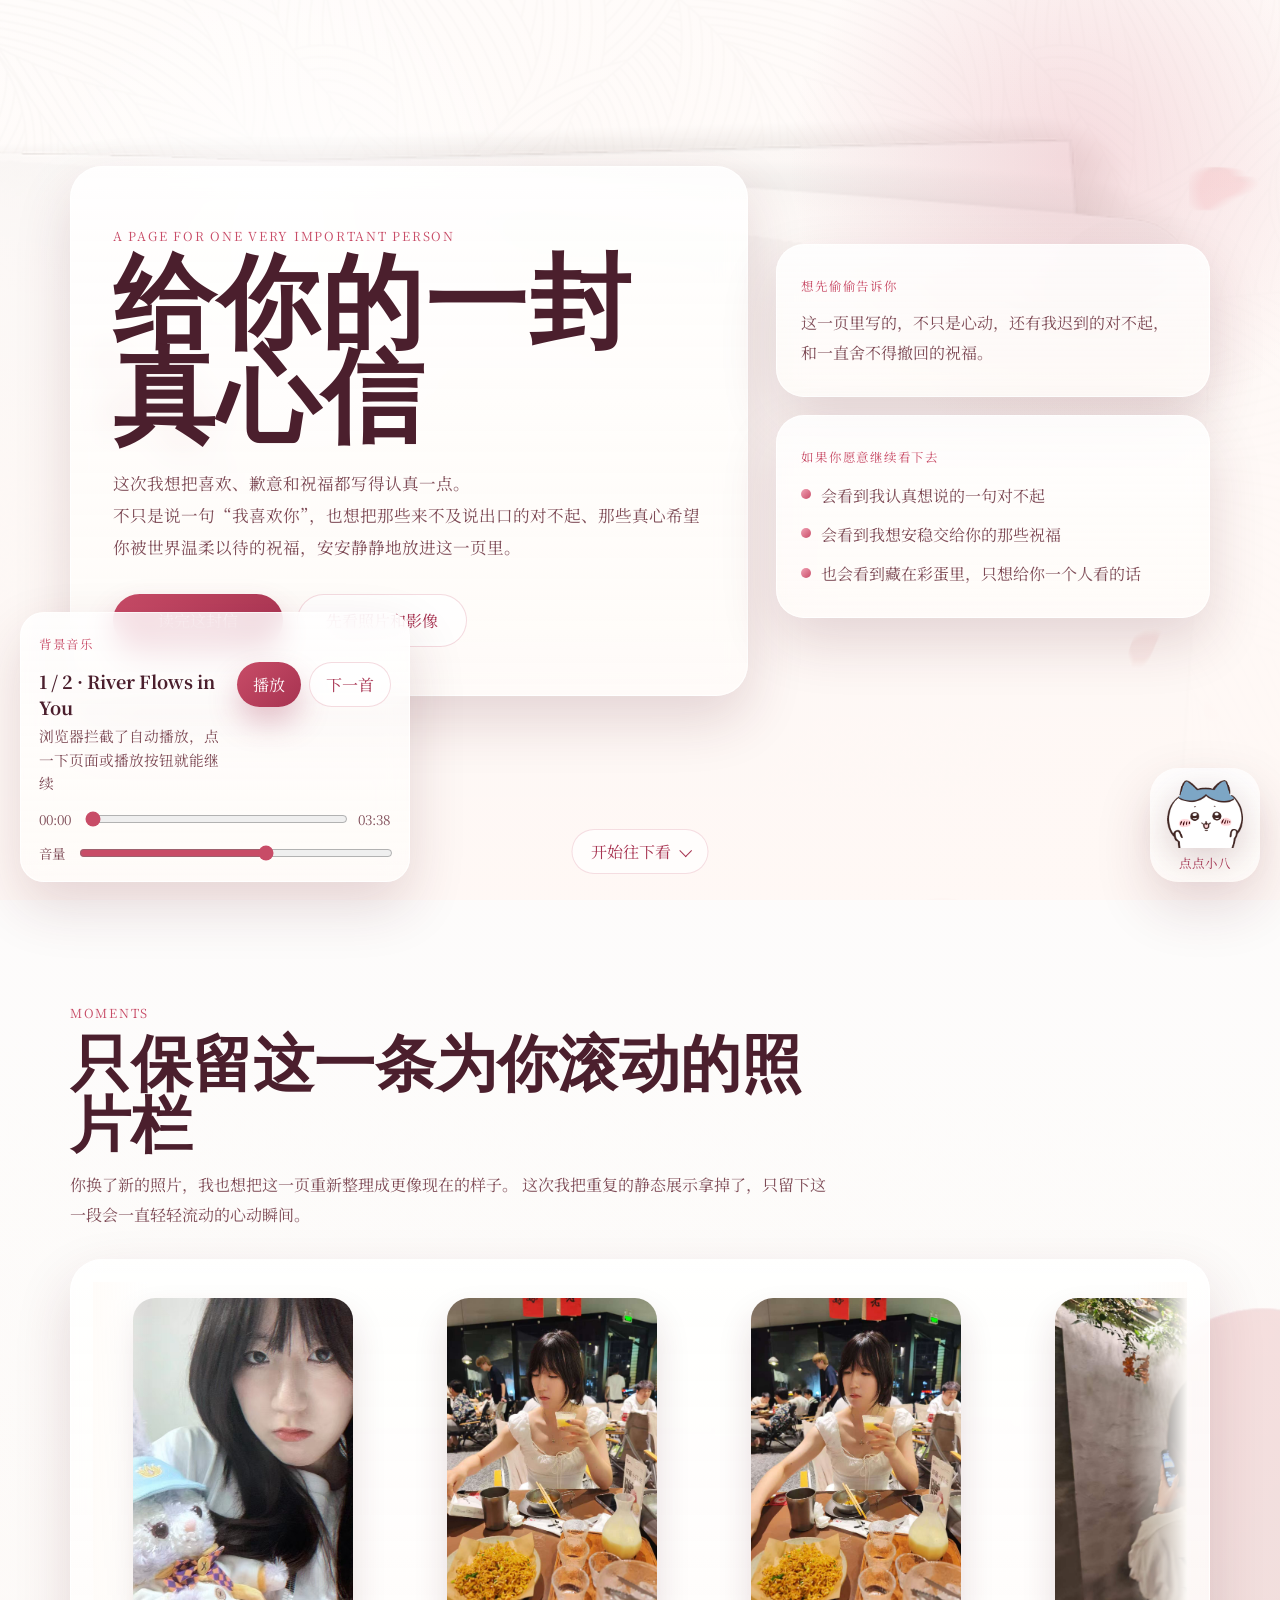
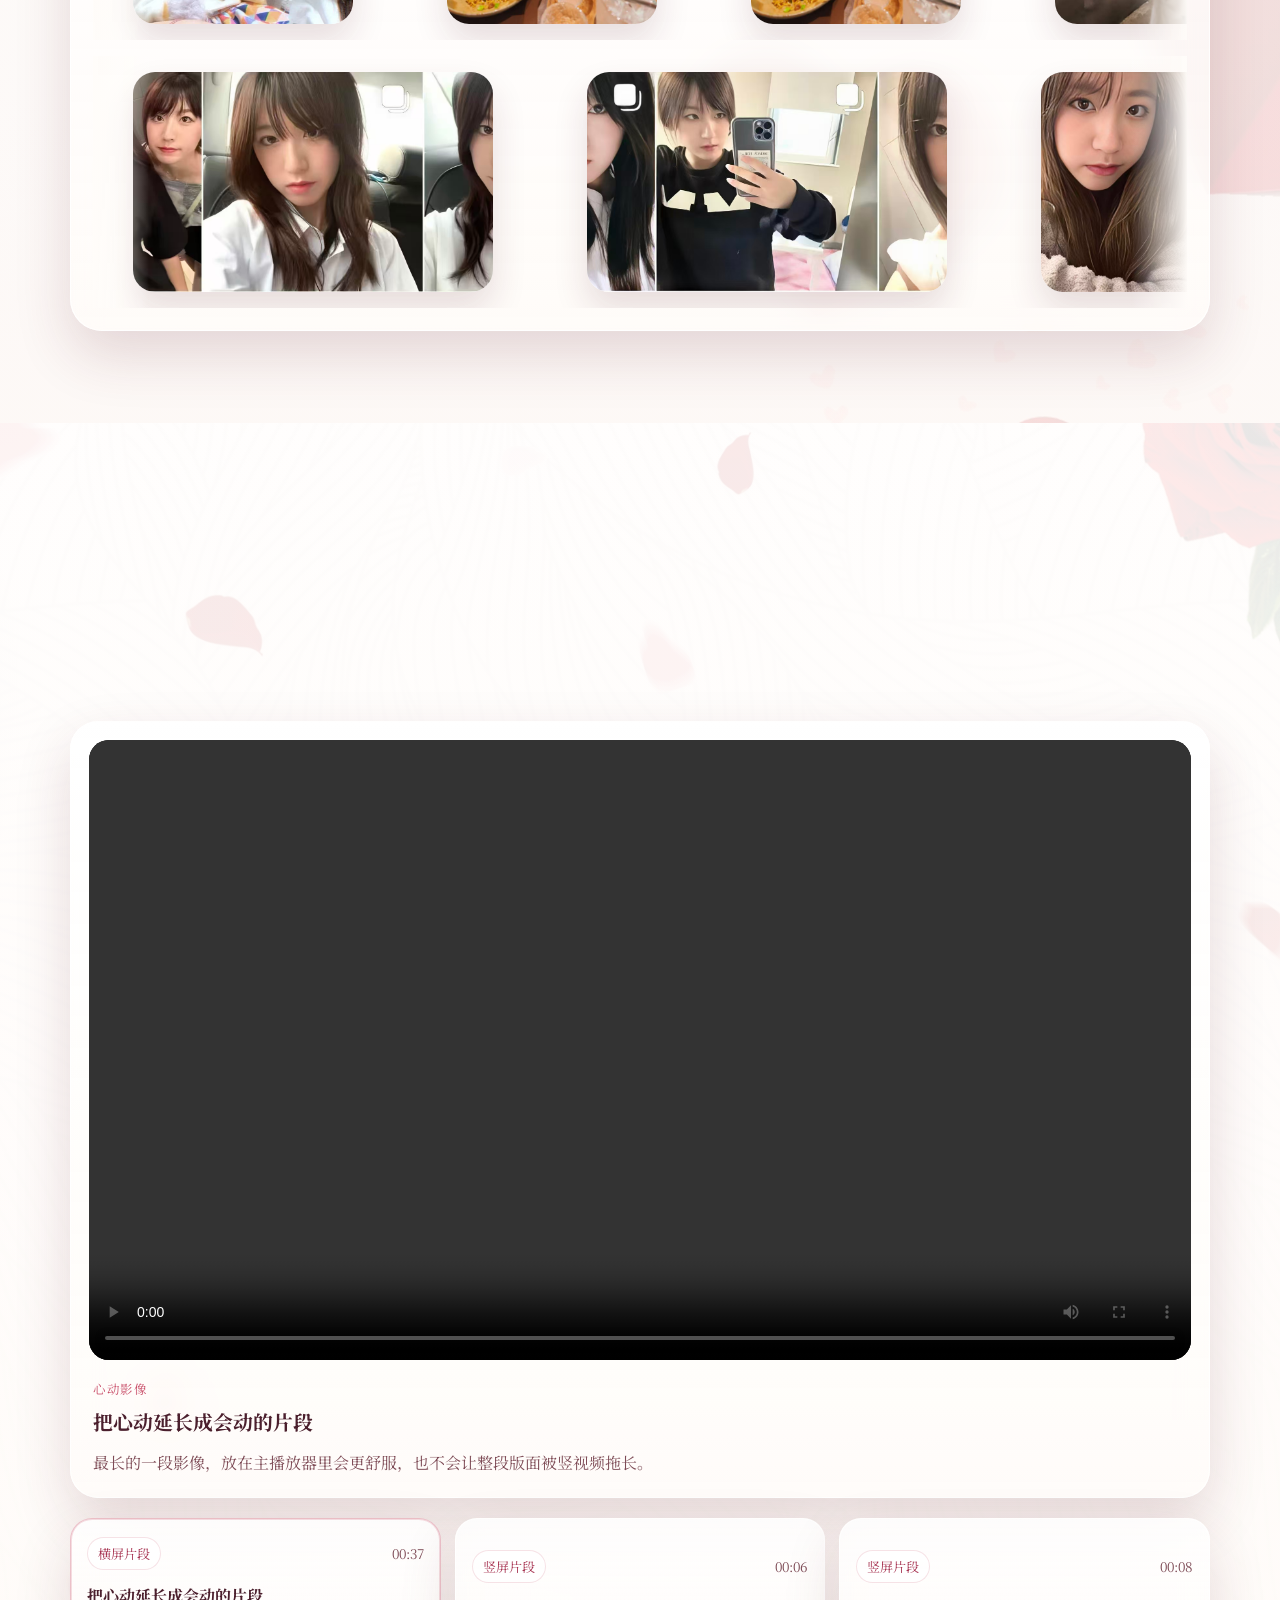
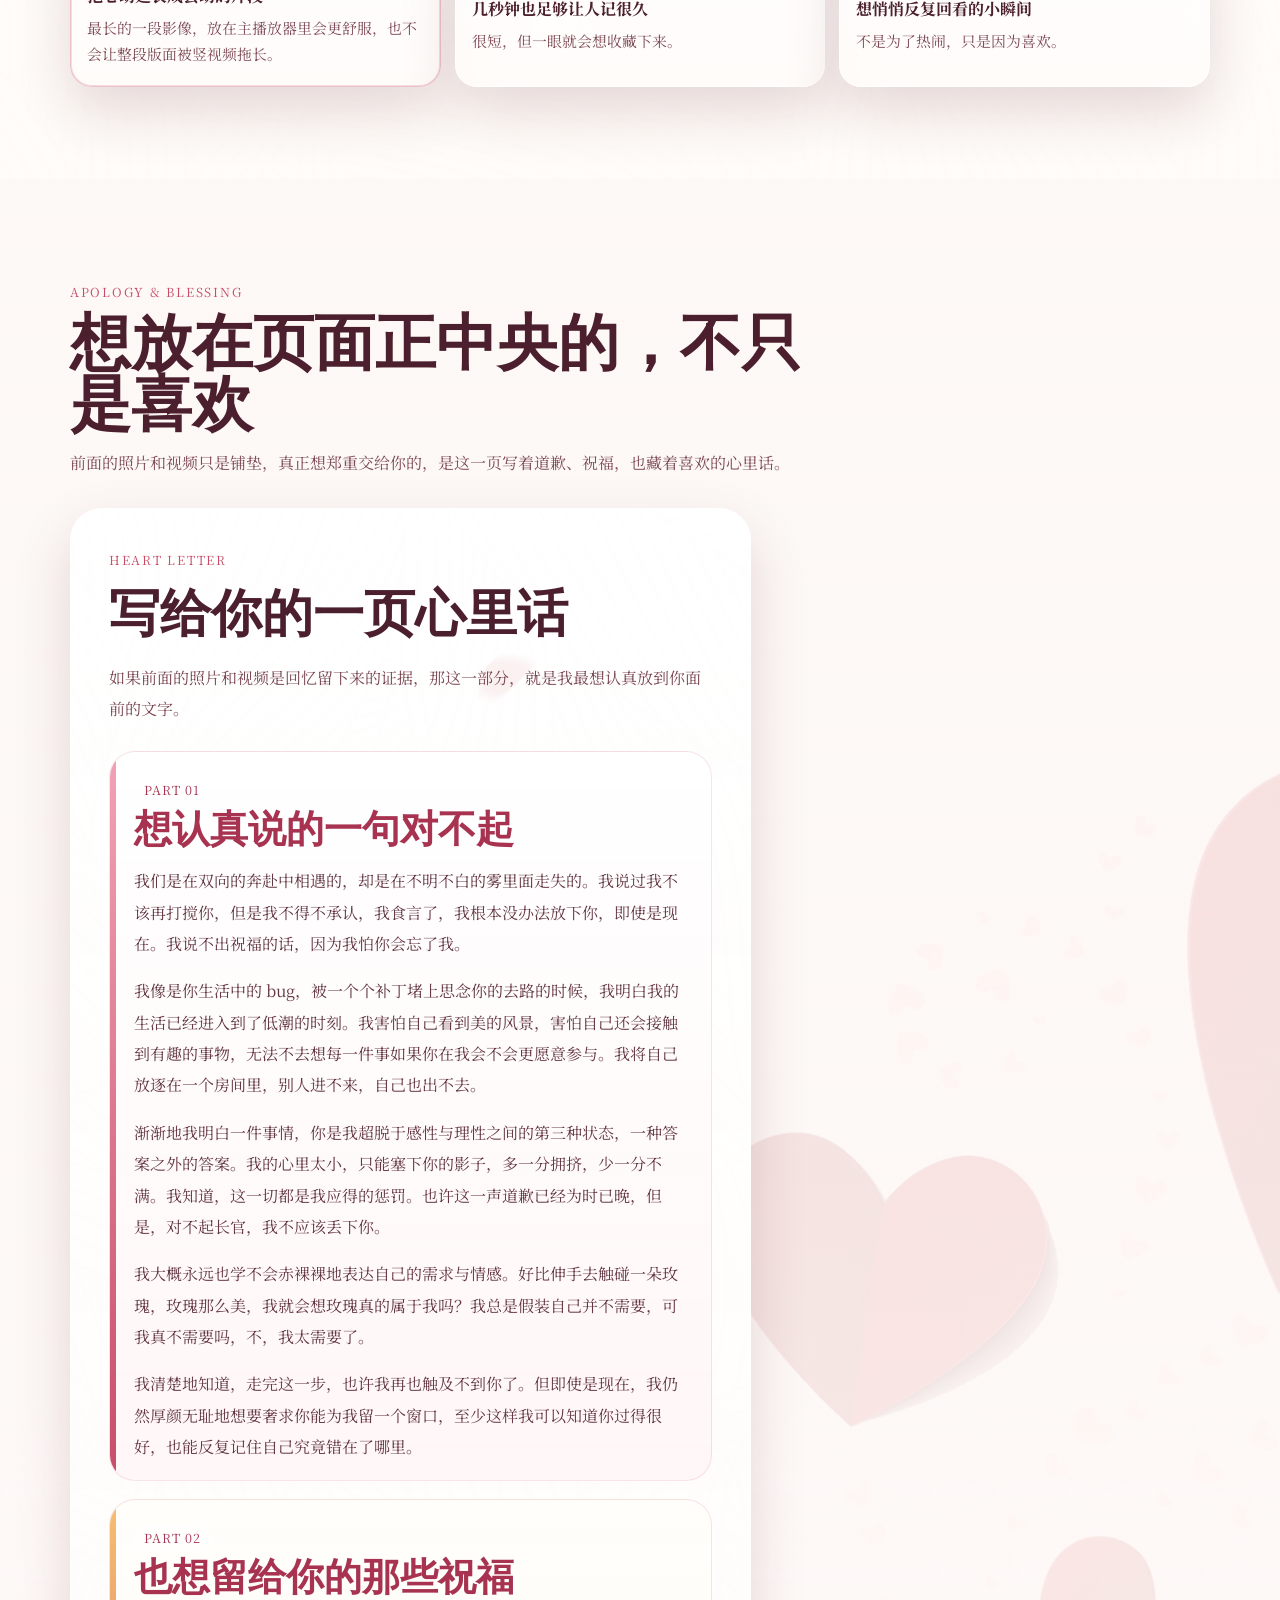
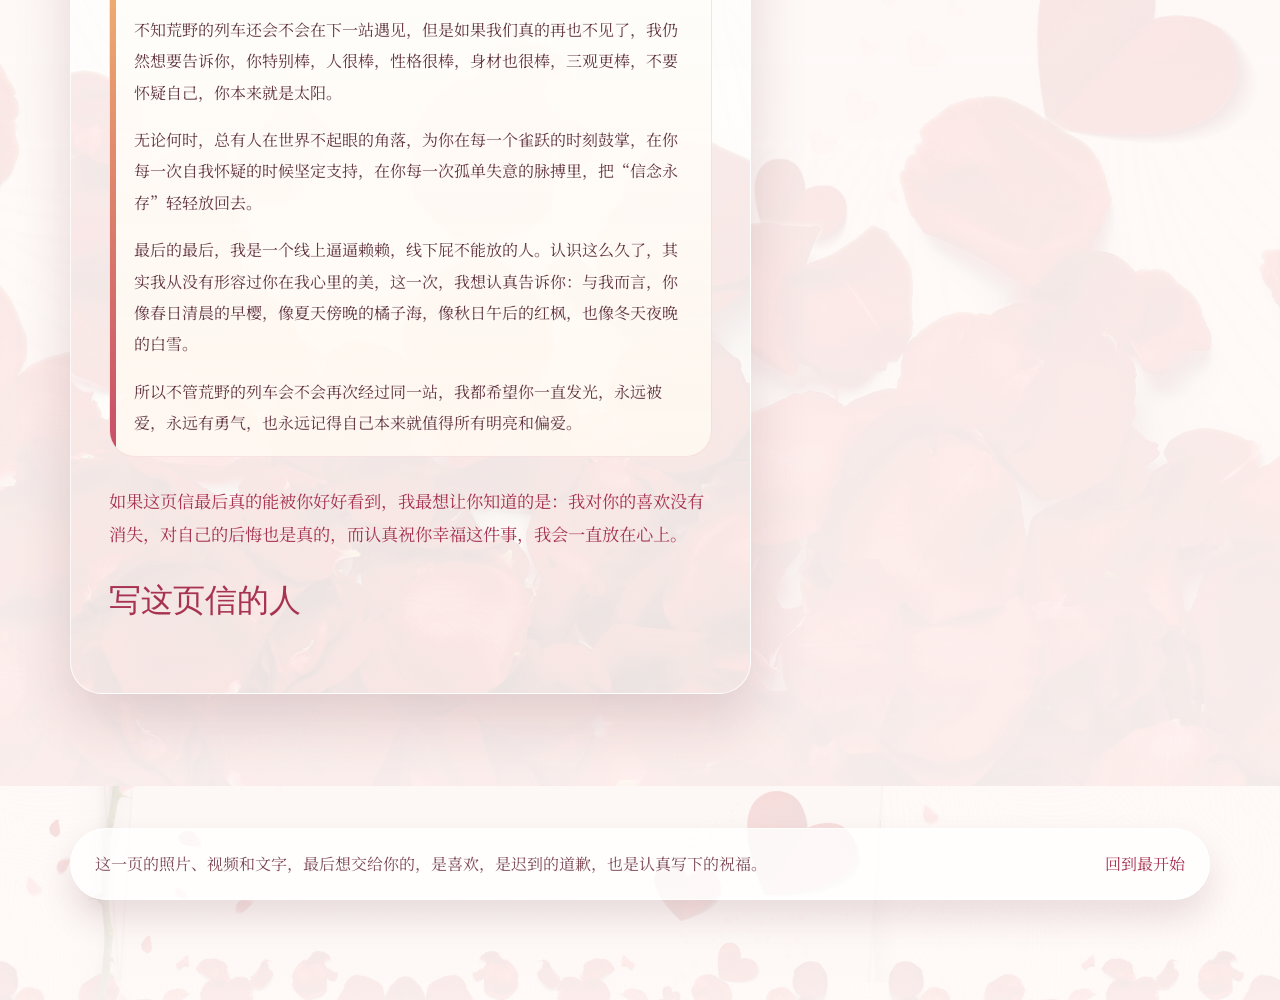
==== index.html @ 8cf19992 "cc9919 1.0" ====
<!DOCTYPE html>
<html lang="zh-CN">
  <head>
    <meta charset="utf-8" />
    <meta http-equiv="X-UA-Compatible" content="IE=edge" />
    <meta name="viewport" content="width=device-width, initial-scale=1" />
    <title>给你的一封真心信</title>
    <meta
      name="description"
      content="一个用照片、影像与文字承载喜欢、道歉与祝福的静态页面。"
    />
    <link rel="icon" href="./images/cute_panda.ico" type="image/x-icon" />
    <link rel="preconnect" href="https://fonts.googleapis.com" />
    <link rel="preconnect" href="https://fonts.gstatic.com" crossorigin />
    <link
      href="https://fonts.googleapis.com/css2?family=Cormorant+Garamond:wght@500;600;700&family=Noto+Serif+SC:wght@400;500;600;700&display=swap"
      rel="stylesheet"
    />
    <link rel="stylesheet" href="css/style.css" />
  </head>
  <body>
    <div class="petal-layer" id="petalLayer" aria-hidden="true"></div>
    <div class="page-shell">
      <header class="hero" id="top">
        <div class="hero-backdrop"></div>
        <div class="section-shell hero-layout">
          <div class="hero-copy reveal">
            <p class="section-kicker">A page for one very important person</p>
            <h1>
              给你的一封
              <br />
              真心信
            </h1>
            <p class="hero-lead">
              这次我想把喜欢、歉意和祝福都写得认真一点。
              <br />
              不只是说一句“我喜欢你”，也想把那些来不及说出口的对不起、那些真心希望你被世界温柔以待的祝福，安安静静地放进这一页里。
            </p>
            <div class="hero-actions">
              <a class="button button-primary" href="#letter">读完这封信</a>
              <a class="button button-secondary" href="#moments">先看照片和影像</a>
            </div>
          </div>

          <aside class="hero-aside">
            <div class="hero-card reveal">
              <span class="card-label">想先偷偷告诉你</span>
              <p>
                这一页里写的，不只是心动，还有我迟到的对不起，和一直舍不得撤回的祝福。
              </p>
            </div>
            <div class="hero-card reveal">
              <span class="card-label">如果你愿意继续看下去</span>
              <ul class="promise-list">
                <li>会看到我认真想说的一句对不起</li>
                <li>会看到我想安稳交给你的那些祝福</li>
                <li>也会看到藏在彩蛋里，只想给你一个人看的话</li>
              </ul>
            </div>
          </aside>
        </div>

        <div class="scroll-hint">
          <a href="#moments">开始往下看</a>
        </div>
      </header>

      <div class="music-player" id="musicPlayer">
        <span class="music-label">背景音乐</span>
        <div class="music-head">
          <div class="music-meta">
            <h2 id="trackTitle">准备播放中</h2>
            <p id="trackStatus">正在加载 BGM...</p>
          </div>
          <div class="music-actions">
            <button class="player-button" id="musicToggle" type="button">播放</button>
            <button class="player-button player-button-secondary" id="musicNext" type="button">
              下一首
            </button>
          </div>
        </div>
        <div class="music-progress">
          <span id="currentTime">00:00</span>
          <input id="progressRange" type="range" min="0" max="100" value="0" />
          <span id="durationTime">00:00</span>
        </div>
        <div class="music-volume">
          <span>音量</span>
          <input id="volumeRange" type="range" min="0" max="100" value="60" />
        </div>
        <audio id="bgm" preload="metadata"></audio>
      </div>

      <main>
        <section class="moments" id="moments">
          <div class="section-shell">
            <div class="section-heading reveal">
              <p class="section-kicker">Moments</p>
              <h2>只保留这一条为你滚动的照片栏</h2>
              <p>
                你换了新的照片，我也想把这一页重新整理成更像现在的样子。
                这次我把重复的静态展示拿掉了，只留下这一段会一直轻轻流动的心动瞬间。
              </p>
            </div>

            <div class="marquee-panel reveal">
              <div class="marquee-row" id="marqueeRowOne"></div>
              <div class="marquee-row marquee-row-reverse" id="marqueeRowTwo"></div>
            </div>
          </div>
        </section>

        <section class="video-story" id="videoStory">
          <div class="section-shell">
            <div class="section-heading reveal">
              <p class="section-kicker">Video Story</p>
              <h2>想收藏下来的动态片段</h2>
              <p>
                照片会把时间定格，视频会把心动延长。
                如果你点开它们，左下角的 BGM 会自动暂停，避免两边声音打架。
              </p>
            </div>

            <div class="video-showcase reveal">
              <article class="video-stage-card">
                <div class="video-stage">
                  <video
                    id="activeVideo"
                    class="story-video active-story-video"
                    controls
                    preload="metadata"
                    playsinline
                  ></video>
                </div>
                <div class="video-stage-copy">
                  <span class="card-label">心动影像</span>
                  <h3 id="activeVideoTitle">准备加载视频</h3>
                  <p id="activeVideoNote">选择下面任意一个片段，就能在这里播放。</p>
                </div>
              </article>
              <div class="video-picker" id="videoPicker"></div>
            </div>
          </div>
        </section>

        <section class="letter" id="letter">
          <div class="section-shell">
            <div class="section-heading reveal">
              <p class="section-kicker">Apology &amp; Blessing</p>
              <h2>想放在页面正中央的，不只是喜欢</h2>
              <p>
                前面的照片和视频只是铺垫，真正想郑重交给你的，是这一页写着道歉、祝福，也藏着喜欢的心里话。
              </p>
            </div>

            <div class="letter-layout">
              <article class="letter-book reveal">
                <div class="letter-book-head">
                  <span class="card-label">Heart Letter</span>
                  <h3>写给你的一页心里话</h3>
                  <p class="letter-intro">
                    如果前面的照片和视频是回忆留下来的证据，那这一部分，就是我最想认真放到你面前的文字。
                  </p>
                </div>

                <div class="letter-sections">
                  <section class="letter-sheet letter-sheet-apology">
                    <div class="letter-sheet-header">
                      <span class="letter-sheet-kicker">Part 01</span>
                      <h4>想认真说的一句对不起</h4>
                    </div>
                    <p>
                      我们是在双向的奔赴中相遇的，却是在不明不白的雾里面走失的。我说过我不该再打搅你，但是我不得不承认，我食言了，我根本没办法放下你，即使是现在。我说不出祝福的话，因为我怕你会忘了我。
                    </p>
                    <p>
                      我像是你生活中的 bug，被一个个补丁堵上思念你的去路的时候，我明白我的生活已经进入到了低潮的时刻。我害怕自己看到美的风景，害怕自己还会接触到有趣的事物，无法不去想每一件事如果你在我会不会更愿意参与。我将自己放逐在一个房间里，别人进不来，自己也出不去。
                    </p>
                    <p>
                      渐渐地我明白一件事情，你是我超脱于感性与理性之间的第三种状态，一种答案之外的答案。我的心里太小，只能塞下你的影子，多一分拥挤，少一分不满。我知道，这一切都是我应得的惩罚。也许这一声道歉已经为时已晚，但是，对不起长官，我不应该丢下你。
                    </p>
                    <p>
                      我大概永远也学不会赤裸裸地表达自己的需求与情感。好比伸手去触碰一朵玫瑰，玫瑰那么美，我就会想玫瑰真的属于我吗？我总是假装自己并不需要，可我真不需要吗，不，我太需要了。
                    </p>
                    <p>
                      我清楚地知道，走完这一步，也许我再也触及不到你了。但即使是现在，我仍然厚颜无耻地想要奢求你能为我留一个窗口，至少这样我可以知道你过得很好，也能反复记住自己究竟错在了哪里。
                    </p>
                  </section>

                  <section class="letter-sheet letter-sheet-blessing">
                    <div class="letter-sheet-header">
                      <span class="letter-sheet-kicker">Part 02</span>
                      <h4>也想留给你的那些祝福</h4>
                    </div>
                    <p>
                      不知荒野的列车还会不会在下一站遇见，但是如果我们真的再也不见了，我仍然想要告诉你，你特别棒，人很棒，性格很棒，身材也很棒，三观更棒，不要怀疑自己，你本来就是太阳。
                    </p>
                    <p>
                      无论何时，总有人在世界不起眼的角落，为你在每一个雀跃的时刻鼓掌，在你每一次自我怀疑的时候坚定支持，在你每一次孤单失意的脉搏里，把“信念永存”轻轻放回去。
                    </p>
                    <p>
                      最后的最后，我是一个线上逼逼赖赖，线下屁不能放的人。认识这么久了，其实我从没有形容过你在我心里的美，这一次，我想认真告诉你：与我而言，你像春日清晨的早樱，像夏天傍晚的橘子海，像秋日午后的红枫，也像冬天夜晚的白雪。
                    </p>
                    <p>
                      所以不管荒野的列车会不会再次经过同一站，我都希望你一直发光，永远被爱，永远有勇气，也永远记得自己本来就值得所有明亮和偏爱。
                    </p>
                  </section>
                </div>
                <p class="letter-closing">
                  如果这页信最后真的能被你好好看到，我最想让你知道的是：我对你的喜欢没有消失，对自己的后悔也是真的，而认真祝你幸福这件事，我会一直放在心上。
                </p>
                <p class="letter-signature">写这页信的人</p>
              </article>

              <aside class="letter-side reveal">
                <div class="side-card">
                  <span class="card-label">我最想让你记得</span>
                  <h3 class="side-card-title">你本来就是太阳</h3>
                  <ul class="promise-list">
                    <li>不要怀疑自己，你本来就值得被认真喜欢</li>
                    <li>总有人会在不起眼的角落，为你的每一次雀跃鼓掌</li>
                    <li>就算有一天真的走散了，也还是希望你一路发光</li>
                  </ul>
                </div>

                <div class="side-card quote-card">
                  <span class="card-label">四季里的你</span>
                  <p>
                    “与我而言，你像春日早樱、夏日晚海、秋日红枫，也像冬夜白雪。”
                  </p>
                </div>

                <div class="side-card note-card">
                  <span class="card-label">夜色备注</span>
                  <p>今晚的月色依旧美，桂花也很香。是吗，玉兔。</p>
                </div>
              </aside>
            </div>
          </div>
        </section>
      </main>

      <footer class="page-footer">
        <div class="section-shell footer-content">
          <p>这一页的照片、视频和文字，最后想交给你的，是喜欢，是迟到的道歉，也是认真写下的祝福。</p>
          <a class="footer-link" href="#top">回到最开始</a>
        </div>
      </footer>

      <div class="floating-easter-egg">
        <button
          class="easter-entry"
          type="button"
          aria-haspopup="dialog"
          aria-controls="secretOverlay"
        >
          <span class="entry-tooltip">请勿随意点击小八</span>
          <img class="entry-gif" src="./images/Chiikawa.gif" alt="小八彩蛋入口" />
          <span class="entry-label">点点小八</span>
        </button>
      </div>

      <div class="secret-overlay" id="secretOverlay" hidden>
        <div class="secret-backdrop" data-secret-close></div>

        <section
          class="secret-screen secret-screen-question is-active"
          data-secret-stage="question-one"
          role="dialog"
          aria-modal="true"
          aria-labelledby="secretQuestionOneTitle"
        >
          <button class="secret-close" type="button" data-secret-close aria-label="关闭彩蛋">
            ×
          </button>
          <span class="card-label">Secret 01</span>
          <h2 id="secretQuestionOneTitle">如果有一张去往岛屿的机票，那个岛的名字是？</h2>
          <p class="secret-placeholder">
            与我而言，你就是你。世界上美好的东西太多了，立秋傍晚从河对岸吹来的风，风与黄昏，水与篝火，我都不缺。可当我清楚地看见你，才忽然明白，那些都不过是世界的铺垫而已。
          </p>
          <p>
            你就像一株蒲公英，轻轻落在我的生活里，却又不像任何人。写你的名字可真难，因为每一笔都像在触碰心事。
          </p>
          <form class="secret-form" id="secretFormOne">
            <input
              id="secretAnswerOne"
              class="secret-input"
              type="text"
              placeholder="在这里输入答案"
              autocomplete="off"
            />
            <button class="secret-submit" type="submit">解锁下一段</button>
          </form>
          <p class="secret-feedback" id="secretFeedbackOne" aria-live="polite"></p>
        </section>

        <section class="secret-screen secret-screen-memory" data-secret-stage="question-two" hidden>
          <button class="secret-close" type="button" data-secret-close aria-label="关闭彩蛋">
            ×
          </button>
          <span class="card-label">Secret 02</span>
          <div class="secret-memory-layout">
            <div class="secret-memory-copy">
              <h2>如果你有一颗复活石，你还愿意复活他吗？</h2>
              <p class="secret-placeholder">
                你的眼睛真好看，但我的眼睛更好看，因为我的眼睛里，看见了你。
              </p>
              <p>
                人们从诗人的字句里选取自己心爱的意义，而我只想在所有句子之间，做一个小小的逗号，停在你身旁，不必结束，也不必远去。
              </p>
            </div>
            <figure class="secret-figure">
              <img src="./images/snitch.jpg" alt="Snitch 彩蛋图" />
            </figure>
          </div>
          <form class="secret-form" id="secretFormTwo">
            <input
              id="secretAnswerTwo"
              class="secret-input"
              type="text"
              placeholder="写下那句关于以后的答案"
              autocomplete="off"
            />
            <button class="secret-submit" type="submit">前往 ruby 页面</button>
          </form>
          <p class="secret-feedback" id="secretFeedbackTwo" aria-live="polite"></p>
        </section>

        <section class="secret-screen secret-screen-ruby" data-secret-stage="ruby" hidden>
          <button class="secret-close" type="button" data-secret-close aria-label="关闭彩蛋">
            ×
          </button>
          <span class="card-label">Secret 03</span>
          <div class="ruby-layout">
            <div class="ruby-copy">
              <h2>最后一句藏在红宝石里</h2>
              <p class="secret-placeholder">
                我想给你讲个故事：是大栗色兔子和小栗色兔子的故事。
              </p>
              <p>
                我讲完啦。真正想说的那句答案，还藏在它重新亮起来之后。
              </p>
              <p class="ruby-instruction">
                最后一个仪式由我来设计：
                请按住下面的红宝石 2.8 秒，让它慢慢发光。它亮起来的时候，这条彩蛋线也会替我把最后一句话说完。
              </p>
              <div class="ruby-progress">
                <div class="ruby-progress-bar" id="rubyProgressBar"></div>
              </div>
            </div>
            <button class="ruby-ritual" id="rubyRitual" type="button">
              <img src="./images/ruby.jpg" alt="Ruby 彩蛋图" />
              <span class="ruby-ritual-label">按住点亮红宝石</span>
            </button>
          </div>
          <p class="secret-feedback" id="rubyFeedback" aria-live="polite"></p>
        </section>

        <section class="secret-screen secret-screen-final" data-secret-stage="final" hidden>
          <button class="secret-close" type="button" data-secret-close aria-label="关闭彩蛋">
            ×
          </button>
          <div class="final-secret-stage">
            <div class="final-secret-stars" aria-hidden="true"></div>
            <span class="card-label">Final Secret</span>
            <h2>终极彩蛋：故事最后一句</h2>
            <p class="final-secret-lead">
              我讲完啦。因为故事其实很简单，所以最后这一页，只想把它重新认真地说一遍。
            </p>
            <div class="final-secret-card">
              <p class="secret-placeholder">
                从我看见你的那一刻起，我就已经喜欢你了。
              </p>
              <p>
                如果这一句会被你好好收下，那这条彩蛋线就算没有白亮一次。剩下那些更轻一点、也更私密一点的话，就让下面的小星星替我慢慢说。
              </p>
            </div>
            <div class="final-secret-actions">
              <button class="secret-submit" id="finalSecretBlessing" type="button">
                再收下一句偷偷话
              </button>
              <a class="final-secret-link" href="#top">带着彩蛋回到开头</a>
            </div>
            <p class="final-secret-note" id="finalSecretNote">
              彩蛋已经解锁了，剩下那些更轻一点的话，会由下面的小星星继续替我说。
            </p>
          </div>
        </section>
      </div>
    </div>

    <script src="js/my.js"></script>
  </body>
</html>
---- css/style.css ----
:root {
  --text: #4b1f2d;
  --muted: #7e4b56;
  --accent: #c84c67;
  --accent-strong: #a73351;
  --paper: rgba(255, 255, 255, 0.8);
  --shadow: 0 24px 56px rgba(91, 28, 44, 0.16);
  --radius-xl: 32px;
  --radius-lg: 24px;
  --max-width: 1140px;
}

* {
  box-sizing: border-box;
}

html {
  scroll-behavior: smooth;
}

body.secret-open {
  overflow: hidden;
}

body {
  margin: 0;
  color: var(--text);
  font-family: "Noto Serif SC", "Microsoft YaHei", serif;
  background:
    linear-gradient(rgba(255, 248, 245, 0.9), rgba(255, 248, 245, 0.94)),
    url("../images/bg1.jpg") top center / cover fixed no-repeat;
}

body::before {
  content: "";
  position: fixed;
  inset: 0;
  z-index: -1;
  pointer-events: none;
  background:
    radial-gradient(circle at top left, rgba(255, 255, 255, 0.82), transparent 28%),
    radial-gradient(circle at bottom right, rgba(200, 76, 103, 0.08), transparent 26%);
}

a {
  color: inherit;
  text-decoration: none;
}

img,
video {
  display: block;
  width: 100%;
}

button,
input,
textarea,
select {
  font: inherit;
}

[hidden] {
  display: none !important;
}

.page-shell {
  overflow-x: hidden;
  position: relative;
  z-index: 1;
}

.petal-layer {
  position: fixed;
  inset: 0;
  pointer-events: none;
  overflow: hidden;
  z-index: 8;
}

.petal {
  position: fixed;
  top: -48px;
  left: 0;
  width: var(--petal-size, 26px);
  aspect-ratio: 1 / 1;
  opacity: var(--petal-opacity, 0.88);
  background-position: center;
  background-repeat: no-repeat;
  background-size: contain;
  filter: drop-shadow(0 10px 14px rgba(124, 42, 60, 0.18));
  animation: petal-fall var(--petal-duration, 10s) linear forwards;
}

.section-shell {
  position: relative;
  z-index: 1;
  width: min(calc(100% - 40px), var(--max-width));
  margin: 0 auto;
}

.section-kicker,
.card-label,
.music-label,
.entry-label {
  display: inline-block;
  letter-spacing: 0.14em;
  text-transform: uppercase;
  color: var(--accent);
  font-size: 0.78rem;
}

.hero {
  position: relative;
  min-height: 100vh;
  display: grid;
  align-items: center;
  padding: 72px 0 110px;
}

.hero-backdrop {
  position: absolute;
  inset: 0;
  background:
    linear-gradient(135deg, rgba(255, 251, 249, 0.68), rgba(255, 248, 245, 0.84)),
    url("../images/bg1-1.jpg") center top / cover no-repeat;
}

.hero-backdrop::after {
  content: "";
  position: absolute;
  inset: 0;
  background:
    radial-gradient(circle at 22% 24%, rgba(255, 255, 255, 0.72), transparent 22%),
    radial-gradient(circle at 84% 18%, rgba(200, 76, 103, 0.18), transparent 22%),
    linear-gradient(180deg, transparent, rgba(255, 248, 245, 0.94));
}

.hero-layout {
  display: grid;
  grid-template-columns: minmax(0, 1.22fr) minmax(280px, 0.78fr);
  gap: 28px;
  align-items: center;
}

.hero-copy,
.hero-card,
.marquee-panel,
.video-stage-card,
.video-option,
.letter-book,
.side-card,
.music-player,
.easter-entry,
.secret-screen,
.final-secret-card {
  background: linear-gradient(180deg, rgba(255, 255, 255, 0.84), rgba(255, 252, 249, 0.74));
  border: 1px solid rgba(255, 255, 255, 0.76);
  box-shadow: var(--shadow);
  backdrop-filter: blur(14px);
}

.hero-copy {
  padding: 48px 42px;
  border-radius: var(--radius-xl);
}

.hero h1,
.section-heading h2,
.letter-book h3 {
  margin: 0;
  font-family: "Cormorant Garamond", "Times New Roman", serif;
  font-weight: 700;
}

.hero h1 {
  font-size: clamp(3.4rem, 8vw, 6.4rem);
  line-height: 0.92;
  letter-spacing: 0.02em;
}

.hero-lead {
  margin: 22px 0 0;
  max-width: 40rem;
  font-size: 1.04rem;
  line-height: 1.92;
  color: var(--muted);
}

.hero-actions {
  display: flex;
  flex-wrap: wrap;
  gap: 14px;
  margin-top: 30px;
}

.button,
.player-button,
.easter-entry,
.secret-submit,
.secret-close,
.ruby-ritual {
  border: 0;
  cursor: pointer;
  transition: transform 180ms ease, box-shadow 180ms ease, background 180ms ease;
}

.button:hover,
.player-button:hover,
.easter-entry:hover,
.secret-submit:hover,
.ruby-ritual:hover {
  transform: translateY(-2px);
}

.button {
  display: inline-flex;
  align-items: center;
  justify-content: center;
  min-width: 170px;
  padding: 14px 24px;
  border-radius: 999px;
}

.button-primary,
.player-button,
.secret-submit {
  color: #fff8fa;
  background: linear-gradient(135deg, var(--accent), var(--accent-strong));
  box-shadow: 0 16px 30px rgba(167, 51, 81, 0.28);
}

.button-secondary,
.player-button-secondary {
  color: var(--accent-strong);
  background: rgba(255, 255, 255, 0.72);
  border: 1px solid rgba(200, 76, 103, 0.2);
  box-shadow: none;
}

.hero-aside {
  display: grid;
  gap: 18px;
}

.hero-card {
  padding: 28px 24px;
  border-radius: 28px;
}

.hero-card p,
.section-heading p:last-child,
.video-stage-copy p,
.footer-content p,
.secret-screen p {
  margin: 12px 0 0;
  line-height: 1.86;
  color: var(--muted);
}

.promise-list {
  margin: 14px 0 0;
  padding: 0;
  list-style: none;
}

.promise-list li {
  position: relative;
  padding-left: 20px;
  line-height: 1.84;
  color: var(--muted);
}

.promise-list li + li {
  margin-top: 10px;
}

.promise-list li::before {
  content: "";
  position: absolute;
  left: 0;
  top: 0.82em;
  width: 10px;
  height: 10px;
  border-radius: 999px;
  transform: translateY(-50%);
  background: linear-gradient(135deg, #f2a2b5, var(--accent));
}

.scroll-hint {
  position: absolute;
  left: 50%;
  bottom: 26px;
  transform: translateX(-50%);
  z-index: 1;
}

.scroll-hint a {
  display: inline-flex;
  align-items: center;
  gap: 10px;
  padding: 10px 18px;
  border-radius: 999px;
  background: rgba(255, 255, 255, 0.72);
  border: 1px solid rgba(200, 76, 103, 0.18);
  color: var(--accent-strong);
}

.scroll-hint a::after {
  content: "";
  width: 8px;
  height: 8px;
  border-right: 1px solid currentColor;
  border-bottom: 1px solid currentColor;
  transform: rotate(45deg) translateY(-1px);
}

.music-player {
  position: fixed;
  left: 20px;
  bottom: 18px;
  z-index: 22;
  width: min(390px, calc(100vw - 40px));
  padding: 18px;
  border-radius: 24px;
}

.music-head {
  display: flex;
  gap: 16px;
  justify-content: space-between;
  align-items: flex-start;
  margin-top: 8px;
}

.music-meta h2 {
  margin: 6px 0 4px;
  font-size: 1.12rem;
}

.music-meta p {
  margin: 0;
  color: var(--muted);
  font-size: 0.92rem;
  line-height: 1.6;
}

.music-actions {
  display: flex;
  gap: 8px;
  flex-shrink: 0;
}

.player-button {
  padding: 10px 16px;
  border-radius: 999px;
}

.music-progress,
.music-volume {
  display: grid;
  grid-template-columns: auto minmax(0, 1fr) auto;
  gap: 12px;
  align-items: center;
  margin-top: 14px;
}

.music-volume {
  grid-template-columns: auto minmax(0, 1fr);
}

.music-progress span,
.music-volume span {
  color: var(--muted);
  font-size: 0.84rem;
}

.music-player input[type="range"] {
  width: 100%;
  accent-color: var(--accent);
}

.moments,
.video-story,
.letter,
.page-footer {
  position: relative;
  padding: 92px 0;
}

.moments::before,
.video-story::before,
.letter::before,
.page-footer::before {
  content: "";
  position: absolute;
  inset: 0;
  opacity: 0.72;
}

.moments::before {
  background:
    linear-gradient(180deg, rgba(255, 255, 255, 0.82), rgba(255, 250, 247, 0.82)),
    url("../images/bg1-2.jpg") center center / cover no-repeat;
}

.video-story::before {
  background:
    linear-gradient(180deg, rgba(255, 255, 255, 0.88), rgba(255, 252, 249, 0.92)),
    url("../images/bg1-3.jpg") center center / cover no-repeat;
}

.letter::before,
.page-footer::before {
  background:
    linear-gradient(180deg, rgba(255, 249, 247, 0.82), rgba(255, 250, 248, 0.92)),
    url("../images/bg1-4.jpg") center center / cover no-repeat;
}

.section-heading {
  position: relative;
  z-index: 1;
  max-width: 760px;
  margin-bottom: 30px;
}

.section-heading h2 {
  font-size: clamp(2.5rem, 4.8vw, 4.2rem);
  line-height: 1;
}

.section-heading p:last-child {
  font-size: 1rem;
}

.marquee-panel {
  position: relative;
  z-index: 1;
  border-radius: var(--radius-xl);
  padding: 22px;
}

.marquee-row {
  position: relative;
  overflow: hidden;
}

.marquee-row + .marquee-row {
  margin-top: 16px;
}

.marquee-row::before,
.marquee-row::after {
  content: "";
  position: absolute;
  top: 0;
  bottom: 0;
  width: 56px;
  z-index: 1;
}

.marquee-row::before {
  left: 0;
  background: linear-gradient(90deg, rgba(255, 252, 249, 0.98), transparent);
}

.marquee-row::after {
  right: 0;
  background: linear-gradient(270deg, rgba(255, 252, 249, 0.98), transparent);
}

.marquee-track {
  display: flex;
  gap: 14px;
  width: max-content;
  animation: marquee 40s linear infinite;
}

.marquee-row-reverse .marquee-track {
  animation-direction: reverse;
  animation-duration: 45s;
}

.marquee-group {
  display: flex;
  gap: 14px;
  flex-shrink: 0;
}

.strip-card {
  overflow: hidden;
  border-radius: 22px;
  background: #fff;
  box-shadow: 0 18px 34px rgba(85, 27, 42, 0.14);
}

.strip-card img {
  height: 100%;
  object-fit: cover;
}

.strip-card-square {
  width: 220px;
  aspect-ratio: 1 / 1;
}

.strip-card-portrait {
  width: 220px;
  aspect-ratio: 4 / 5.3;
}

.strip-card-portrait-tall {
  width: 210px;
  aspect-ratio: 4 / 6.2;
}

.strip-card-landscape {
  width: 300px;
  aspect-ratio: 16 / 10;
}

.strip-card-panorama {
  width: 360px;
  aspect-ratio: 16 / 5.3;
}

.video-showcase {
  position: relative;
  z-index: 1;
  display: grid;
  gap: 20px;
}

.video-stage-card {
  padding: 18px;
  border-radius: 28px;
}

.video-stage {
  overflow: hidden;
  border-radius: 20px;
  background: #180b11;
  aspect-ratio: 16 / 9;
  max-height: min(70vh, 640px);
}

.story-video {
  width: 100%;
  height: 100%;
  object-fit: contain;
  background: #000;
}

.video-stage-copy {
  padding: 16px 4px 2px;
}

.video-stage-copy h3 {
  margin: 8px 0 0;
  font-size: 1.24rem;
}

.video-picker {
  display: grid;
  grid-template-columns: repeat(3, minmax(0, 1fr));
  gap: 14px;
}

.video-option {
  padding: 18px 16px;
  border-radius: 22px;
  text-align: left;
  color: var(--text);
}

.video-option.is-active {
  border-color: rgba(200, 76, 103, 0.34);
  box-shadow:
    var(--shadow),
    inset 0 0 0 1px rgba(200, 76, 103, 0.18);
}

.video-option-top {
  display: flex;
  align-items: center;
  justify-content: space-between;
  gap: 12px;
}

.video-chip {
  display: inline-flex;
  align-items: center;
  justify-content: center;
  min-width: 72px;
  padding: 6px 10px;
  border-radius: 999px;
  color: var(--accent-strong);
  background: rgba(255, 255, 255, 0.78);
  border: 1px solid rgba(200, 76, 103, 0.16);
  font-size: 0.82rem;
}

.video-duration {
  font-size: 0.84rem;
  color: var(--muted);
}

.video-name {
  margin: 14px 0 0;
  font-size: 1rem;
}

.video-note {
  margin: 8px 0 0;
  color: var(--muted);
  line-height: 1.76;
  font-size: 0.93rem;
}

.letter-layout {
  position: relative;
  z-index: 1;
  display: grid;
  grid-template-columns: minmax(0, 1.22fr) minmax(270px, 0.78fr);
  gap: 24px;
  align-items: start;
}

.letter-book,
.side-card {
  border-radius: var(--radius-xl);
}

.letter-book {
  padding: 38px;
  background:
    linear-gradient(180deg, rgba(255, 255, 255, 0.94), rgba(255, 252, 249, 0.9)),
    url("../images/bg1-4.jpg") right bottom / cover no-repeat;
}

.letter-book-head {
  max-width: 780px;
}

.letter-book h3 {
  margin-top: 10px;
  font-size: clamp(2.3rem, 4vw, 3.2rem);
}

.letter-intro {
  margin: 14px 0 0;
  line-height: 1.92;
  color: #7a4652;
}

.letter-sections {
  display: grid;
  gap: 18px;
  margin-top: 26px;
}

.letter-sheet {
  position: relative;
  overflow: hidden;
  padding: 24px 24px 18px;
  border-radius: 26px;
  border: 1px solid rgba(200, 76, 103, 0.14);
}

.letter-sheet::before {
  content: "";
  position: absolute;
  inset: 0 auto 0 0;
  width: 6px;
  background: linear-gradient(180deg, #f2a2b5, var(--accent));
}

.letter-sheet-apology {
  background: linear-gradient(180deg, rgba(255, 255, 255, 0.82), rgba(255, 245, 246, 0.86));
}

.letter-sheet-blessing {
  background: linear-gradient(180deg, rgba(255, 254, 250, 0.9), rgba(255, 248, 241, 0.88));
}

.letter-sheet-blessing::before {
  background: linear-gradient(180deg, #f6bf71, var(--accent));
}

.letter-sheet-header {
  display: grid;
  gap: 8px;
  margin-bottom: 16px;
}

.letter-sheet-kicker {
  display: inline-flex;
  align-items: center;
  width: fit-content;
  padding: 5px 10px;
  border-radius: 999px;
  background: rgba(255, 255, 255, 0.72);
  color: var(--accent-strong);
  font-size: 0.78rem;
  letter-spacing: 0.08em;
  text-transform: uppercase;
}

.letter-sheet h4,
.side-card-title {
  margin: 0;
  font-family: "Cormorant Garamond", "Times New Roman", serif;
  font-weight: 700;
  color: var(--accent-strong);
}

.letter-sheet h4 {
  font-size: clamp(2rem, 3vw, 2.5rem);
  line-height: 0.98;
}

.letter-sheet p {
  margin: 0 0 16px;
  line-height: 1.96;
  color: #633743;
}

.letter-sheet p:last-child {
  margin-bottom: 0;
}

.letter-closing {
  margin-top: 28px;
  color: var(--accent-strong);
  font-size: 1.08rem;
  line-height: 1.9;
}

.letter-signature {
  margin-top: 28px;
  font-family: "Cormorant Garamond", "Times New Roman", serif;
  font-size: 2rem;
  color: var(--accent-strong);
}

.letter-side {
  display: grid;
  gap: 20px;
}

.side-card {
  padding: 26px 24px;
}

.side-card-title {
  margin-top: 10px;
  font-size: clamp(2rem, 3vw, 2.4rem);
}

.quote-card p {
  margin: 10px 0 0;
  font-family: "Cormorant Garamond", "Times New Roman", serif;
  font-size: clamp(1.8rem, 3vw, 2.4rem);
  line-height: 1.36;
}

.note-card p {
  margin-top: 10px;
}

.page-footer {
  padding-top: 42px;
  padding-bottom: 100px;
}

.footer-content {
  position: relative;
  z-index: 1;
  display: flex;
  align-items: center;
  justify-content: space-between;
  gap: 18px;
  padding: 20px 24px;
  border-radius: 999px;
  background: rgba(255, 255, 255, 0.76);
  border: 1px solid rgba(255, 255, 255, 0.78);
  box-shadow: 0 18px 34px rgba(91, 28, 44, 0.13);
}

.footer-content p {
  margin: 0;
}

.footer-link {
  color: var(--accent-strong);
}

body.site-secret-awakened::after {
  content: "";
  position: fixed;
  inset: 0;
  z-index: 7;
  pointer-events: none;
  opacity: 0.36;
  background:
    radial-gradient(circle at 12% 18%, rgba(255, 255, 255, 0.95) 0 2px, transparent 3px),
    radial-gradient(circle at 26% 72%, rgba(255, 223, 236, 0.92) 0 2px, transparent 4px),
    radial-gradient(circle at 52% 22%, rgba(255, 255, 255, 0.88) 0 1.5px, transparent 3px),
    radial-gradient(circle at 74% 64%, rgba(255, 229, 239, 0.94) 0 2px, transparent 4px),
    radial-gradient(circle at 88% 26%, rgba(255, 255, 255, 0.94) 0 1.8px, transparent 3px),
    radial-gradient(circle at 64% 82%, rgba(255, 219, 231, 0.84) 0 1.6px, transparent 3px);
  animation: secretTwinkle 10s ease-in-out infinite alternate;
}

body.site-secret-awakened .hero h1,
body.site-secret-awakened .section-heading h2 {
  text-shadow: 0 0 24px rgba(255, 212, 226, 0.32);
}

body.site-secret-awakened .button-primary,
body.site-secret-awakened .player-button,
body.site-secret-awakened .secret-submit {
  box-shadow:
    0 0 0 1px rgba(255, 233, 240, 0.22),
    0 16px 32px rgba(167, 51, 81, 0.28),
    0 0 26px rgba(255, 183, 205, 0.22);
}

.floating-easter-egg {
  position: fixed;
  right: 20px;
  bottom: 18px;
  z-index: 22;
}

.easter-entry {
  position: relative;
  display: grid;
  justify-items: center;
  gap: 6px;
  width: 110px;
  padding: 12px 10px 10px;
  border-radius: 28px;
}

.entry-gif {
  width: 76px;
  aspect-ratio: 449 / 400;
  object-fit: contain;
  filter: drop-shadow(0 10px 18px rgba(93, 30, 45, 0.22));
  animation: chiikawa-bob 2.8s ease-in-out infinite;
}

.entry-label {
  color: var(--accent-strong);
  letter-spacing: 0.08em;
  text-transform: none;
}

.entry-tooltip {
  position: absolute;
  right: calc(100% + 12px);
  top: 18px;
  padding: 8px 14px;
  border-radius: 999px;
  white-space: nowrap;
  color: var(--accent-strong);
  background: rgba(255, 255, 255, 0.92);
  border: 1px solid rgba(200, 76, 103, 0.16);
  box-shadow: 0 14px 28px rgba(95, 30, 47, 0.12);
  opacity: 0;
  transform: translateY(6px);
  transition: opacity 180ms ease, transform 180ms ease;
}

.easter-entry:hover .entry-tooltip,
.easter-entry:focus-visible .entry-tooltip {
  opacity: 1;
  transform: translateY(0);
}

.secret-overlay {
  position: fixed;
  inset: 0;
  z-index: 36;
  display: grid;
  place-items: center;
  padding: 22px;
}

.secret-backdrop {
  position: absolute;
  inset: 0;
  background: rgba(46, 18, 28, 0.72);
  backdrop-filter: blur(10px);
}

.secret-screen {
  position: relative;
  z-index: 1;
  width: min(900px, 100%);
  max-height: min(88vh, 920px);
  overflow: auto;
  padding: 28px;
  border-radius: 34px;
}

.secret-screen h2,
.final-secret-stage h2 {
  margin: 10px 0 0;
  font-family: "Cormorant Garamond", "Times New Roman", serif;
  font-size: clamp(2.2rem, 4vw, 3.4rem);
  line-height: 1;
}

.secret-close {
  position: absolute;
  top: 14px;
  right: 16px;
  width: 40px;
  height: 40px;
  border: 0;
  border-radius: 999px;
  color: var(--accent-strong);
  background: rgba(255, 255, 255, 0.76);
  box-shadow: 0 12px 22px rgba(85, 25, 40, 0.12);
  cursor: pointer;
}

.secret-placeholder {
  margin: 18px 0 0;
  padding: 14px 16px;
  border-radius: 18px;
  border: 1px dashed rgba(200, 76, 103, 0.24);
  background: rgba(255, 255, 255, 0.54);
  line-height: 1.82;
  color: var(--muted);
}

.secret-form {
  display: flex;
  gap: 12px;
  margin-top: 24px;
}

.secret-input {
  flex: 1;
  min-width: 0;
  padding: 14px 18px;
  border-radius: 999px;
  border: 1px solid rgba(200, 76, 103, 0.18);
  background: rgba(255, 255, 255, 0.82);
  color: var(--text);
}

.secret-input:focus {
  outline: none;
  border-color: rgba(200, 76, 103, 0.44);
  box-shadow: 0 0 0 4px rgba(200, 76, 103, 0.08);
}

.secret-submit {
  padding: 14px 24px;
  border-radius: 999px;
  color: #fff8fa;
  background: linear-gradient(135deg, var(--accent), var(--accent-strong));
}

.secret-feedback {
  min-height: 1.6em;
  margin: 14px 0 0;
  color: var(--accent-strong);
}

.secret-feedback.is-error {
  color: #b24063;
}

.secret-feedback.is-success {
  color: #6c8755;
}

.secret-memory-layout,
.ruby-layout {
  display: grid;
  grid-template-columns: minmax(0, 0.95fr) minmax(300px, 0.9fr);
  gap: 22px;
  align-items: center;
  margin-top: 18px;
}

.secret-figure {
  margin: 0;
  overflow: hidden;
  border-radius: 26px;
  box-shadow: 0 22px 36px rgba(78, 26, 39, 0.16);
}

.ruby-instruction {
  margin: 18px 0 0;
  line-height: 1.84;
  color: var(--muted);
}

.ruby-progress {
  height: 10px;
  margin-top: 18px;
  border-radius: 999px;
  overflow: hidden;
  background: rgba(200, 76, 103, 0.12);
}

.ruby-progress-bar {
  width: 0%;
  height: 100%;
  border-radius: inherit;
  background: linear-gradient(90deg, #ffd0dc, var(--accent));
  transition: width 100ms linear;
}

.ruby-ritual {
  position: relative;
  overflow: hidden;
  padding: 0;
  border-radius: 28px;
  background: #120a0f;
  box-shadow: 0 24px 42px rgba(66, 18, 34, 0.22);
}

.ruby-ritual::before {
  content: "";
  position: absolute;
  inset: -18%;
  z-index: 1;
  opacity: 0;
  pointer-events: none;
  background:
    radial-gradient(circle at center, rgba(255, 248, 250, 0.96) 0 10%, rgba(255, 208, 220, 0.42) 22%, rgba(255, 181, 201, 0.18) 34%, transparent 58%),
    conic-gradient(
      from 0deg,
      transparent 0deg,
      rgba(255, 240, 245, 0.72) 36deg,
      transparent 72deg,
      rgba(255, 232, 240, 0.5) 118deg,
      transparent 156deg,
      rgba(255, 245, 248, 0.68) 214deg,
      transparent 254deg,
      rgba(255, 228, 236, 0.46) 310deg,
      transparent 360deg
    );
  transform: scale(0.88);
  mix-blend-mode: screen;
}

.ruby-ritual img {
  min-height: 360px;
  object-fit: cover;
}

.ruby-ritual::after {
  content: "";
  position: absolute;
  inset: 0;
  background:
    linear-gradient(180deg, rgba(18, 7, 12, 0.02), rgba(18, 7, 12, 0.28)),
    radial-gradient(circle at center, rgba(255, 205, 221, 0.14), transparent 38%);
}

.ruby-ritual.is-arming {
  transform: scale(0.992);
  box-shadow:
    0 0 0 2px rgba(255, 219, 231, 0.24),
    0 28px 46px rgba(66, 18, 34, 0.28),
    0 0 32px rgba(255, 170, 197, 0.2);
}

.ruby-ritual.is-arming::before {
  opacity: 0.92;
  animation: rubyChargePulse 1s ease-in-out infinite;
}

.ruby-ritual.is-complete::before {
  opacity: 1;
  animation: rubyFlashBurst 780ms ease-out forwards;
}

.ruby-ritual-label {
  position: absolute;
  left: 50%;
  bottom: 18px;
  z-index: 2;
  transform: translateX(-50%);
  padding: 10px 18px;
  border-radius: 999px;
  white-space: nowrap;
  color: #fff6f8;
  background: rgba(18, 7, 12, 0.68);
  border: 1px solid rgba(255, 255, 255, 0.12);
}

.secret-screen-final {
  width: min(980px, 100%);
  padding: 0;
  background: transparent;
  border: 0;
  box-shadow: none;
}

.final-secret-stage {
  position: relative;
  overflow: hidden;
  min-height: min(84vh, 760px);
  padding: 52px 28px 40px;
  border-radius: 36px;
  text-align: center;
  display: grid;
  align-content: center;
  justify-items: center;
  background:
    radial-gradient(circle at top, rgba(255, 255, 255, 0.12), transparent 30%),
    linear-gradient(180deg, rgba(42, 17, 33, 0.96), rgba(24, 9, 18, 0.98));
  color: #fff7fa;
  box-shadow: 0 28px 56px rgba(15, 4, 10, 0.44);
}

.final-secret-stage::before,
.final-secret-stage::after {
  content: "";
  position: absolute;
  border-radius: 999px;
  filter: blur(12px);
  opacity: 0.38;
}

.final-secret-stage::before {
  top: 50px;
  left: 8%;
  width: 160px;
  height: 160px;
  background: rgba(255, 177, 206, 0.2);
}

.final-secret-stage::after {
  right: 10%;
  bottom: 60px;
  width: 220px;
  height: 220px;
  background: rgba(164, 102, 255, 0.12);
}

.final-secret-stars {
  position: absolute;
  inset: 0;
  background:
    radial-gradient(circle at 14% 18%, rgba(255, 255, 255, 0.96) 0 1.6px, transparent 3px),
    radial-gradient(circle at 22% 56%, rgba(255, 233, 240, 0.9) 0 2px, transparent 4px),
    radial-gradient(circle at 38% 24%, rgba(255, 255, 255, 0.96) 0 1.4px, transparent 3px),
    radial-gradient(circle at 54% 74%, rgba(255, 233, 240, 0.94) 0 2px, transparent 4px),
    radial-gradient(circle at 70% 30%, rgba(255, 255, 255, 0.92) 0 1.7px, transparent 3px),
    radial-gradient(circle at 86% 66%, rgba(255, 221, 236, 0.92) 0 2px, transparent 4px);
  opacity: 0.74;
  animation: secretTwinkle 8s ease-in-out infinite alternate;
}

.final-secret-lead,
.final-secret-note {
  position: relative;
  z-index: 1;
  max-width: 680px;
  margin: 18px auto 0;
  line-height: 1.86;
  color: rgba(255, 239, 245, 0.88);
}

.final-secret-card {
  position: relative;
  z-index: 1;
  width: min(660px, 100%);
  margin-top: 24px;
  padding: 24px 22px;
  border-radius: 28px;
  background: rgba(255, 255, 255, 0.08);
}

.final-secret-card p {
  margin: 0;
  line-height: 1.86;
}

.final-secret-card p + p {
  margin-top: 14px;
}

.final-secret-actions {
  position: relative;
  z-index: 1;
  display: flex;
  flex-wrap: wrap;
  align-items: center;
  justify-content: center;
  gap: 14px;
  margin-top: 28px;
}

.final-secret-link {
  display: inline-flex;
  align-items: center;
  justify-content: center;
  padding: 12px 18px;
  border-radius: 999px;
  color: #fff8fa;
  background: rgba(255, 255, 255, 0.1);
  border: 1px solid rgba(255, 255, 255, 0.18);
}

.final-secret-link:hover {
  transform: translateY(-2px);
  box-shadow: 0 16px 28px rgba(10, 3, 8, 0.18);
}

.reveal {
  opacity: 0;
  transform: translateY(30px);
  transition: opacity 700ms ease, transform 700ms ease;
}

.reveal.is-visible {
  opacity: 1;
  transform: translateY(0);
}

@keyframes marquee {
  from {
    transform: translateX(0);
  }
  to {
    transform: translateX(calc(-50% - 7px));
  }
}

@keyframes petal-fall {
  from {
    transform: translate3d(0, -10vh, 0) rotate(0deg) scale(1);
  }
  50% {
    transform: translate3d(calc(var(--petal-drift, 60px) * 0.55), 52vh, 0)
      rotate(calc(var(--petal-rotate, 360deg) * 0.55)) scale(0.95);
  }
  to {
    transform: translate3d(var(--petal-drift, 60px), 112vh, 0)
      rotate(var(--petal-rotate, 360deg)) scale(0.88);
    opacity: 0.12;
  }
}

@keyframes chiikawa-bob {
  0%,
  100% {
    transform: translateY(0) rotate(0deg);
  }
  50% {
    transform: translateY(-4px) rotate(-1.5deg);
  }
}

@keyframes secretTwinkle {
  0% {
    opacity: 0.22;
    transform: scale(1) translateY(0);
  }
  50% {
    opacity: 0.42;
    transform: scale(1.02) translateY(-3px);
  }
  100% {
    opacity: 0.3;
    transform: scale(1.04) translateY(2px);
  }
}

@keyframes rubyChargePulse {
  0% {
    opacity: 0.26;
    transform: scale(0.8) rotate(0deg);
  }
  50% {
    opacity: 0.94;
    transform: scale(1.08) rotate(10deg);
  }
  100% {
    opacity: 0.32;
    transform: scale(0.86) rotate(20deg);
  }
}

@keyframes rubyFlashBurst {
  0% {
    opacity: 0.22;
    transform: scale(0.78);
    filter: blur(2px);
  }
  22% {
    opacity: 1;
    transform: scale(1.18);
    filter: blur(0);
  }
  64% {
    opacity: 0.92;
    transform: scale(1.44);
  }
  100% {
    opacity: 0;
    transform: scale(1.84);
    filter: blur(6px);
  }
}

@media (prefers-reduced-motion: reduce) {
  html {
    scroll-behavior: auto;
  }

  .marquee-track {
    animation: none;
  }

  .reveal {
    opacity: 1;
    transform: none;
    transition: none;
  }
}

@media (max-width: 1080px) {
  .hero-layout,
  .letter-layout {
    grid-template-columns: 1fr;
  }

  .video-picker {
    grid-template-columns: repeat(3, minmax(0, 1fr));
  }
}

@media (max-width: 760px) {
  .section-shell {
    width: min(calc(100% - 24px), var(--max-width));
  }

  .hero {
    min-height: auto;
    padding-top: 24px;
    padding-bottom: 96px;
  }

  .hero-copy,
  .hero-card,
  .marquee-panel,
  .video-stage-card,
  .video-option,
  .letter-book,
  .side-card {
    border-radius: 24px;
  }

  .hero-copy {
    padding: 34px 24px;
  }

  .hero h1 {
    font-size: clamp(2.8rem, 16vw, 4.5rem);
  }

  .hero-actions {
    flex-direction: column;
  }

  .button {
    width: 100%;
  }

  .music-player {
    left: 12px;
    bottom: 12px;
    width: min(420px, calc(100vw - 24px));
    padding: 16px;
  }

  .music-head {
    flex-direction: column;
  }

  .music-actions {
    width: 100%;
  }

  .player-button {
    flex: 1;
  }

  .moments,
  .video-story,
  .letter {
    padding: 74px 0;
  }

  .video-picker {
    grid-template-columns: 1fr;
  }

  .secret-form {
    flex-direction: column;
  }

  .secret-memory-layout,
  .ruby-layout {
    grid-template-columns: 1fr;
  }

  .ruby-ritual img {
    min-height: 260px;
  }

  .strip-card-square {
    width: 180px;
  }

  .strip-card-portrait,
  .strip-card-portrait-tall {
    width: 170px;
  }

  .strip-card-panorama {
    width: 280px;
  }

  .letter-book {
    padding: 28px 22px;
  }

  .letter-sheet {
    padding: 20px 18px 16px;
    border-radius: 22px;
  }

  .footer-content {
    flex-direction: column;
    text-align: center;
    border-radius: 28px;
    padding-bottom: 70px;
  }

  .floating-easter-egg {
    right: 12px;
    bottom: 12px;
  }

  .easter-entry {
    width: 96px;
    padding: 10px 8px 8px;
  }

  .entry-gif {
    width: 68px;
  }

  .entry-tooltip {
    display: none;
  }

  .secret-overlay {
    padding: 12px;
  }

  .secret-screen {
    padding: 22px 16px;
    border-radius: 26px;
  }

  .final-secret-stage {
    min-height: auto;
    padding: 44px 18px 32px;
    border-radius: 28px;
  }
}
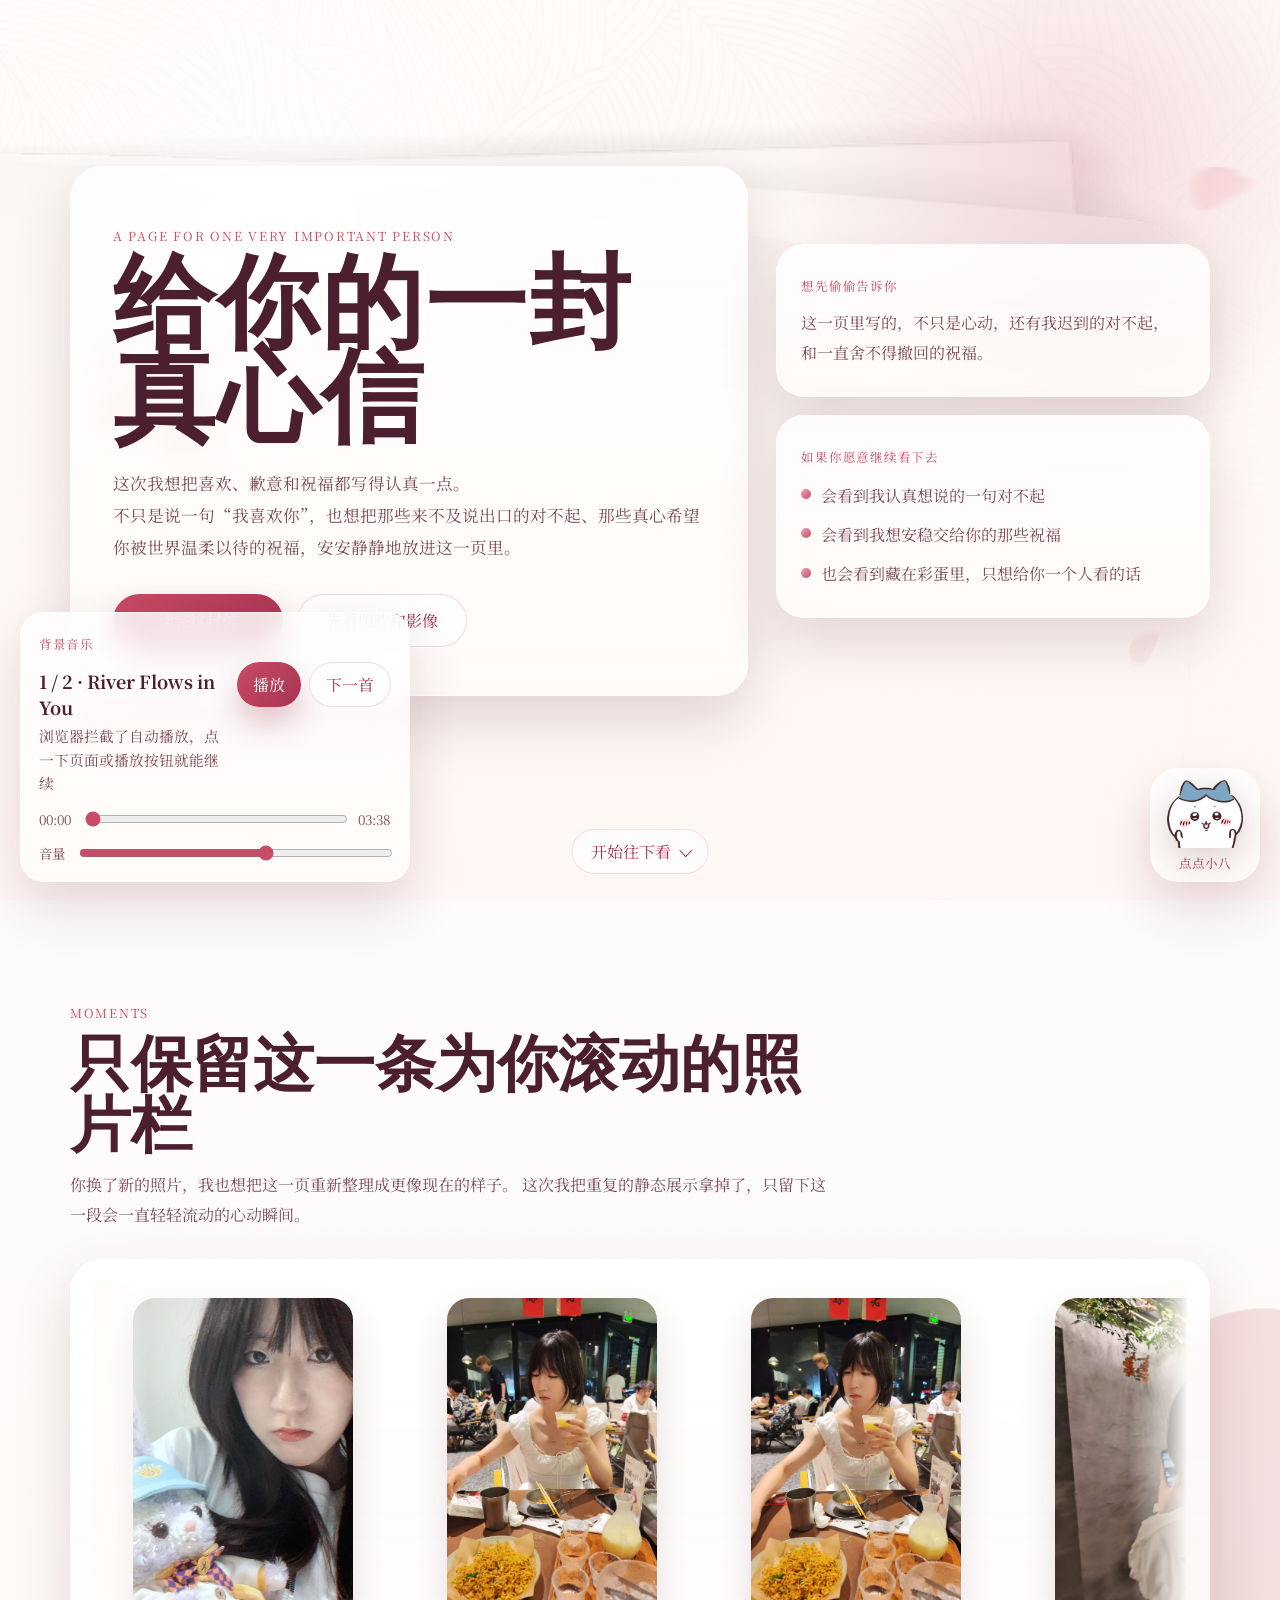
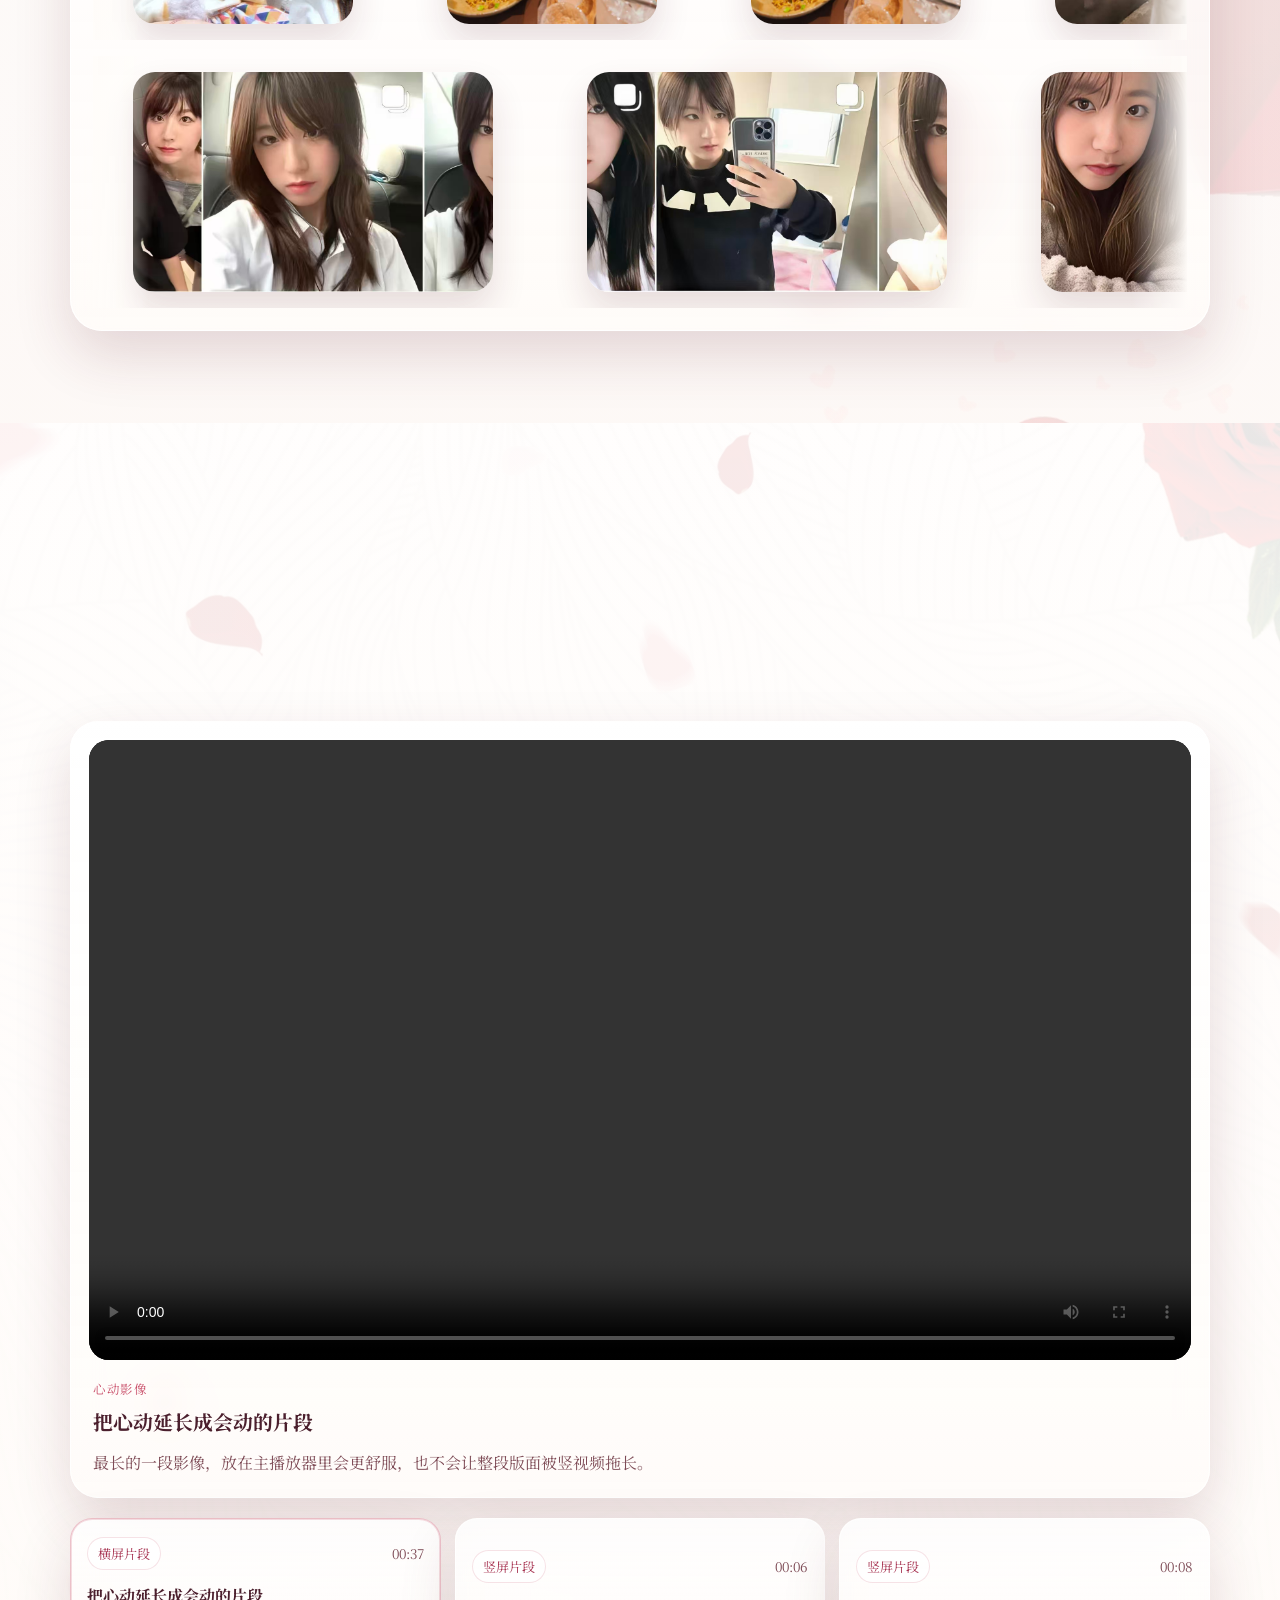
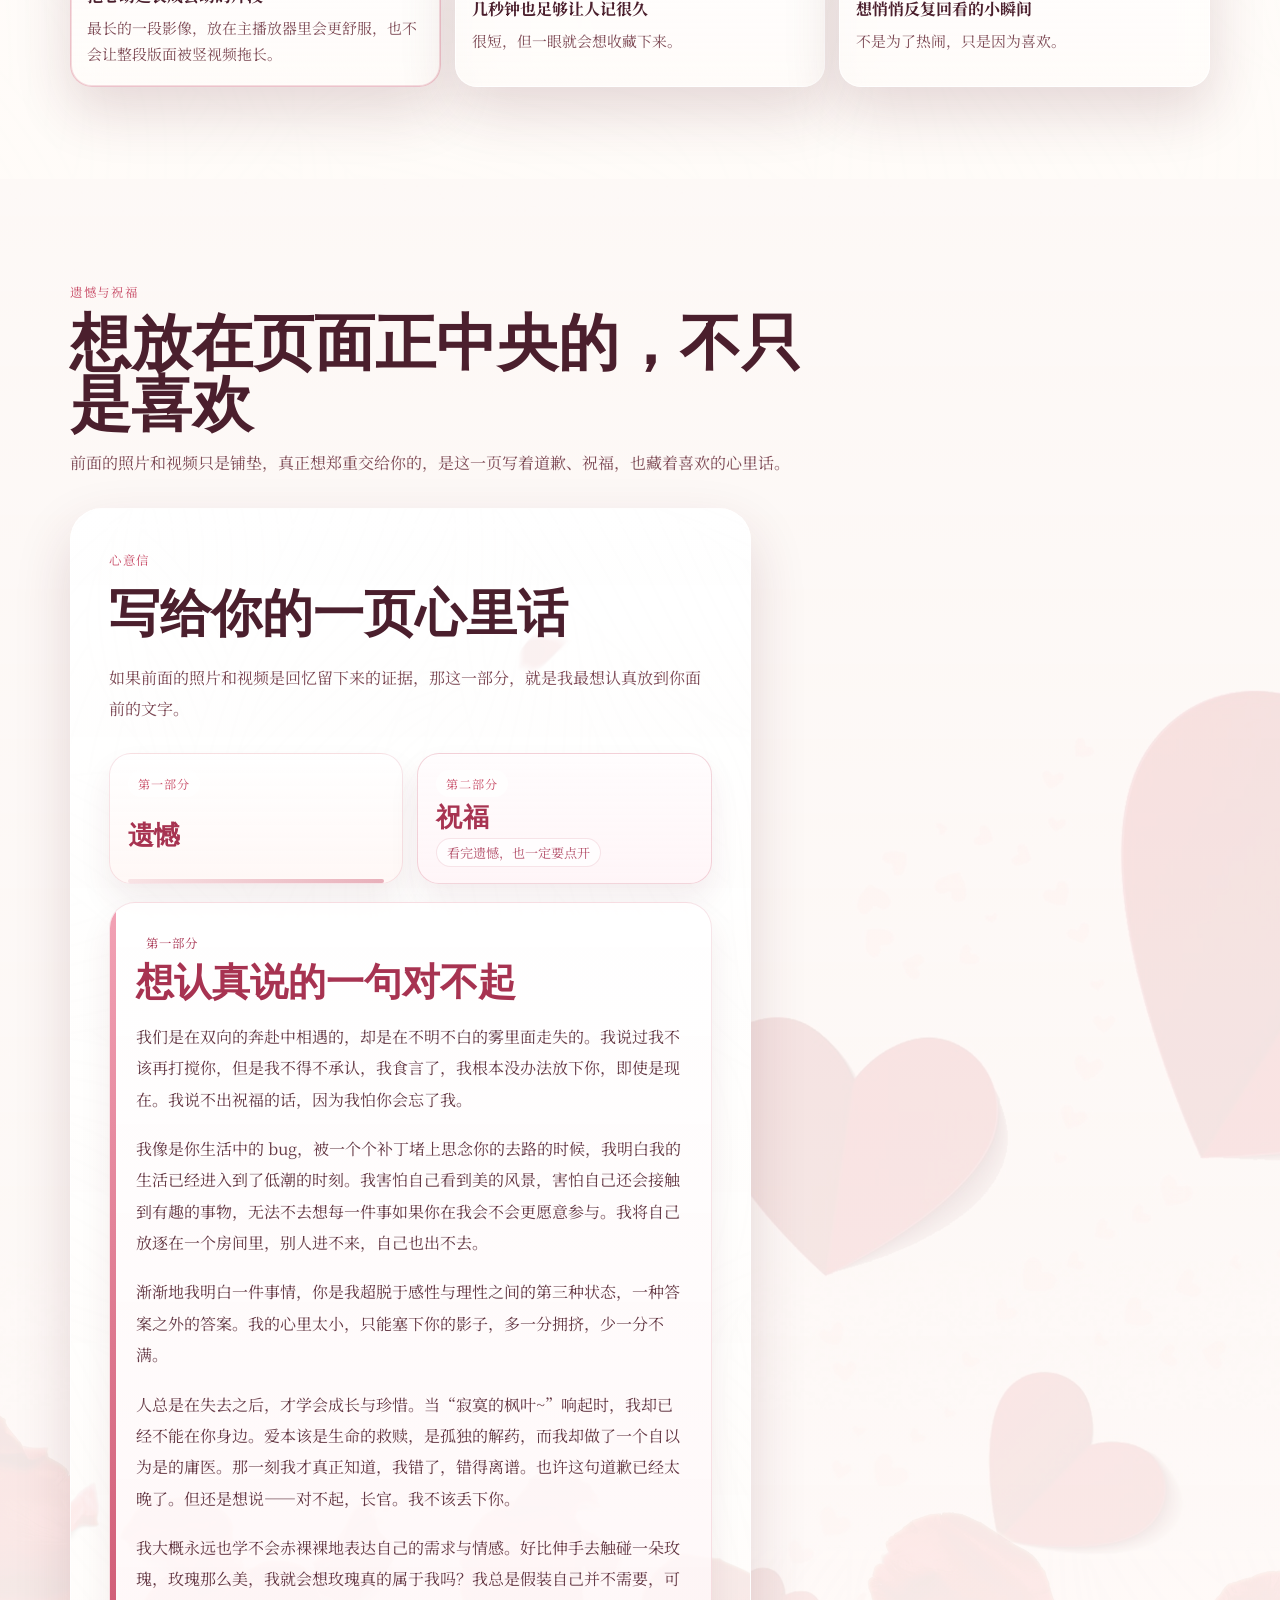
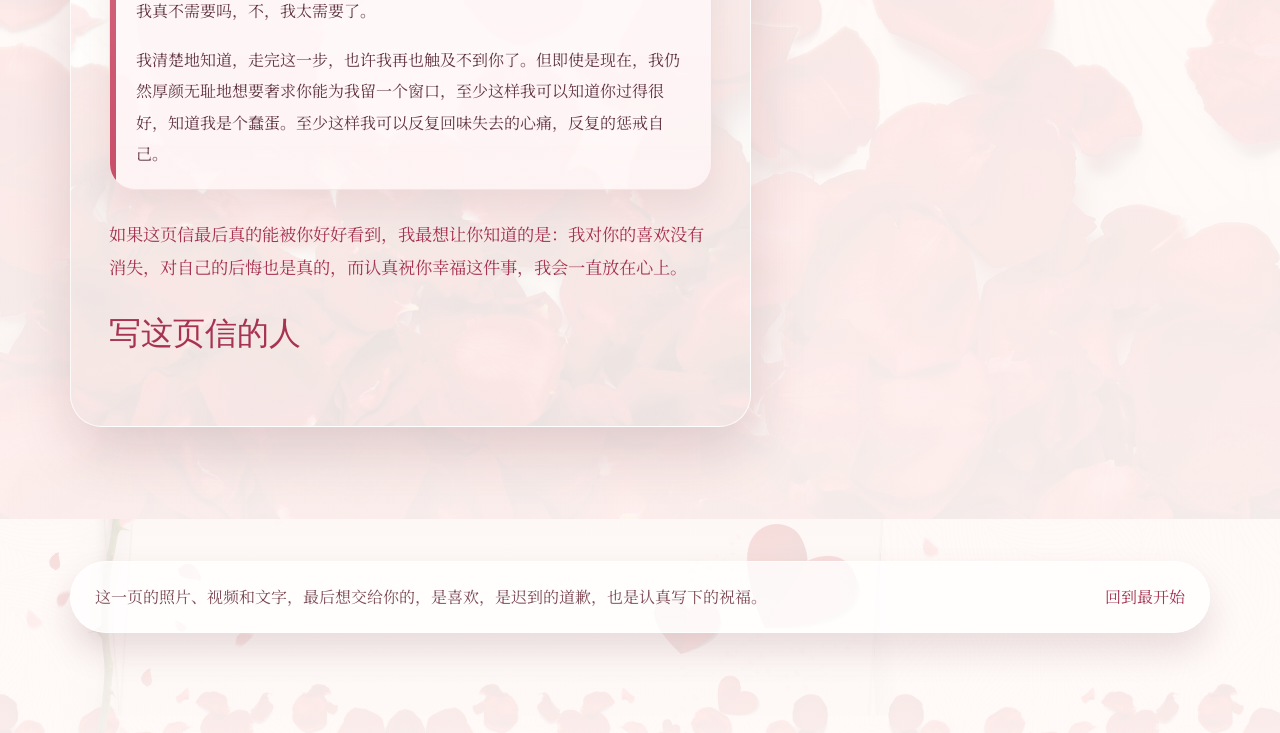
==== commit 81af098a: "cici9919 2.0" ====
--- a/index.html
+++ b/index.html
@@ -146,7 +146,7 @@
         <section class="letter" id="letter">
           <div class="section-shell">
             <div class="section-heading reveal">
-              <p class="section-kicker">Apology &amp; Blessing</p>
+              <p class="section-kicker">遗憾与祝福</p>
               <h2>想放在页面正中央的，不只是喜欢</h2>
               <p>
                 前面的照片和视频只是铺垫，真正想郑重交给你的，是这一页写着道歉、祝福，也藏着喜欢的心里话。
@@ -156,17 +156,52 @@
             <div class="letter-layout">
               <article class="letter-book reveal">
                 <div class="letter-book-head">
-                  <span class="card-label">Heart Letter</span>
+                  <span class="card-label">心意信</span>
                   <h3>写给你的一页心里话</h3>
                   <p class="letter-intro">
                     如果前面的照片和视频是回忆留下来的证据，那这一部分，就是我最想认真放到你面前的文字。
                   </p>
                 </div>
 
+                <div class="letter-tabs" role="tablist" aria-label="心意信章节切换">
+                  <button
+                    class="letter-tab is-active"
+                    id="letterTabApology"
+                    type="button"
+                    role="tab"
+                    aria-selected="true"
+                    aria-controls="letterPanelApology"
+                    data-letter-target="apology"
+                  >
+                    <span class="letter-tab-kicker">第一部分</span>
+                    <span class="letter-tab-title">遗憾</span>
+                  </button>
+                  <button
+                    class="letter-tab letter-tab-blessing"
+                    id="letterTabBlessing"
+                    type="button"
+                    role="tab"
+                    aria-selected="false"
+                    aria-controls="letterPanelBlessing"
+                    data-letter-target="blessing"
+                    tabindex="-1"
+                  >
+                    <span class="letter-tab-kicker">第二部分</span>
+                    <span class="letter-tab-title">祝福</span>
+                    <span class="letter-tab-note">看完遗憾，也一定要点开</span>
+                  </button>
+                </div>
+
                 <div class="letter-sections">
-                  <section class="letter-sheet letter-sheet-apology">
+                  <section
+                    class="letter-sheet letter-sheet-apology"
+                    id="letterPanelApology"
+                    role="tabpanel"
+                    aria-labelledby="letterTabApology"
+                    data-letter-panel="apology"
+                  >
                     <div class="letter-sheet-header">
-                      <span class="letter-sheet-kicker">Part 01</span>
+                      <span class="letter-sheet-kicker">第一部分</span>
                       <h4>想认真说的一句对不起</h4>
                     </div>
                     <p>
@@ -176,19 +211,31 @@
                       我像是你生活中的 bug，被一个个补丁堵上思念你的去路的时候，我明白我的生活已经进入到了低潮的时刻。我害怕自己看到美的风景，害怕自己还会接触到有趣的事物，无法不去想每一件事如果你在我会不会更愿意参与。我将自己放逐在一个房间里，别人进不来，自己也出不去。
                     </p>
                     <p>
-                      渐渐地我明白一件事情，你是我超脱于感性与理性之间的第三种状态，一种答案之外的答案。我的心里太小，只能塞下你的影子，多一分拥挤，少一分不满。我知道，这一切都是我应得的惩罚。也许这一声道歉已经为时已晚，但是，对不起长官，我不应该丢下你。
+                      渐渐地我明白一件事情，你是我超脱于感性与理性之间的第三种状态，一种答案之外的答案。我的心里太小，只能塞下你的影子，多一分拥挤，少一分不满。
+                    </p>
+                    <!-- <p>
+                      我知道，这一切都是我应得的惩罚。也许是上天给了我一个奇妙的窗口，让我还能继续感触到长官的存在。我在《沦陷》与《沉溺》中听见长官对爱的期许，在《红》和《该死的眼泪》中触到长官的伤痕，从《茉莉雨》和《我还记得那天》中感到长官的孤独。一首一首歌的时间里，我仿佛看见长官的脆弱，也想象着长官每一个孤单的时刻。我没能把所有歌听完，因为每一句歌词对我来说都好似利剑。揭开那层抽象的面具之下，并不是对世界的乐观，而是渴望被理解、被共鸣的救赎。
+                    </p> -->
+                    <p>
+                      人总是在失去之后，才学会成长与珍惜。当“寂寞的枫叶~”响起时，我却已经不能在你身边。爱本该是生命的救赎，是孤独的解药，而我却做了一个自以为是的庸医。那一刻我才真正知道，我错了，错得离谱。也许这句道歉已经太晚了。但还是想说——对不起，长官。我不该丢下你。
                     </p>
                     <p>
                       我大概永远也学不会赤裸裸地表达自己的需求与情感。好比伸手去触碰一朵玫瑰，玫瑰那么美，我就会想玫瑰真的属于我吗？我总是假装自己并不需要，可我真不需要吗，不，我太需要了。
                     </p>
                     <p>
-                      我清楚地知道，走完这一步，也许我再也触及不到你了。但即使是现在，我仍然厚颜无耻地想要奢求你能为我留一个窗口，至少这样我可以知道你过得很好，也能反复记住自己究竟错在了哪里。
+                      我清楚地知道，走完这一步，也许我再也触及不到你了。但即使是现在，我仍然厚颜无耻地想要奢求你能为我留一个窗口，至少这样我可以知道你过得很好，知道我是个蠢蛋。至少这样我可以反复回味失去的心痛，反复的惩戒自己。
                     </p>
                   </section>
 
-                  <section class="letter-sheet letter-sheet-blessing">
+                  <section
+                    class="letter-sheet letter-sheet-blessing"
+                    id="letterPanelBlessing"
+                    role="tabpanel"
+                    aria-labelledby="letterTabBlessing"
+                    data-letter-panel="blessing"
+                  >
                     <div class="letter-sheet-header">
-                      <span class="letter-sheet-kicker">Part 02</span>
+                      <span class="letter-sheet-kicker">第二部分</span>
                       <h4>也想留给你的那些祝福</h4>
                     </div>
                     <p>
@@ -198,7 +245,19 @@
                       无论何时，总有人在世界不起眼的角落，为你在每一个雀跃的时刻鼓掌，在你每一次自我怀疑的时候坚定支持，在你每一次孤单失意的脉搏里，把“信念永存”轻轻放回去。
                     </p>
                     <p>
-                      最后的最后，我是一个线上逼逼赖赖，线下屁不能放的人。认识这么久了，其实我从没有形容过你在我心里的美，这一次，我想认真告诉你：与我而言，你像春日清晨的早樱，像夏天傍晚的橘子海，像秋日午后的红枫，也像冬天夜晚的白雪。
+                      最后的最后，我是一个线上逼逼赖赖，线下屁不能放的人。认识这么久了，其实我从没有形容过你在我心里的美，这一次，我想认真告诉你：
+                    </p>
+                    <p>
+                      与我而言，我想你应该是春日清晨的早樱，粉色的花瓣在空气里慢慢漂浮，像一场柔软的雪，连阳光都会变得温柔；
+                    </p>
+                    <p>
+                      与我而言，我想你应该是夏天傍晚的橘子海，傍晚的天空有汽水一样的气泡，光是橙色的，连海风都带一点甜味；
+                    </p>
+                    <p>
+                      与我而言，我想你应该是秋日午后的红枫，慵懒的阳光照射在你红红的脸颊上，沙沙的向世界诉说着你的情话；
+                    </p>
+                    <p>
+                      与我而言，我想你应该是冬天夜晚的白雪，翩翩在寒风里潇洒，飞扬！飞扬！让人期待在下一个转角与你相遇。
                     </p>
                     <p>
                       所以不管荒野的列车会不会再次经过同一站，我都希望你一直发光，永远被爱，永远有勇气，也永远记得自己本来就值得所有明亮和偏爱。
@@ -368,7 +427,7 @@
             </p>
             <div class="final-secret-card">
               <p class="secret-placeholder">
-                从我看见你的那一刻起，我就已经喜欢你了。
+                从我看见你的那一刻起，我就已经喜欢你了。喜欢到，会对所有和你长得像的人心动，但却只喜欢你；喜欢到即使是出轨，也希望出轨的对象是你。
               </p>
               <p>
                 如果这一句会被你好好收下，那这条彩蛋线就算没有白亮一次。剩下那些更轻一点、也更私密一点的话，就让下面的小星星替我慢慢说。
--- a/css/style.css
+++ b/css/style.css
@@ -653,18 +653,121 @@
   color: #7a4652;
 }
 
+.letter-tabs {
+  display: grid;
+  grid-template-columns: repeat(2, minmax(0, 1fr));
+  gap: 14px;
+  margin-top: 28px;
+}
+
+.letter-tab {
+  position: relative;
+  display: grid;
+  gap: 8px;
+  justify-items: start;
+  padding: 16px 18px;
+  border: 1px solid rgba(200, 76, 103, 0.14);
+  border-radius: 22px;
+  color: #7d4754;
+  background: linear-gradient(180deg, rgba(255, 255, 255, 0.74), rgba(255, 249, 246, 0.68));
+  box-shadow: 0 14px 28px rgba(102, 37, 54, 0.06);
+}
+
+.letter-tab::after {
+  content: "";
+  position: absolute;
+  inset: auto 18px 0;
+  height: 4px;
+  border-radius: 999px;
+  background: linear-gradient(90deg, rgba(200, 76, 103, 0.12), rgba(200, 76, 103, 0.42));
+  opacity: 0;
+  transform: scaleX(0.72);
+  transform-origin: center;
+  transition: opacity 180ms ease, transform 180ms ease;
+}
+
+.letter-tab:hover {
+  transform: translateY(-1px);
+}
+
+.letter-tab.is-active {
+  color: var(--accent-strong);
+  background: linear-gradient(180deg, rgba(255, 255, 255, 0.94), rgba(255, 247, 245, 0.9));
+  box-shadow:
+    0 18px 32px rgba(102, 37, 54, 0.08),
+    inset 0 1px 0 rgba(255, 255, 255, 0.66);
+}
+
+.letter-tab.is-active::after {
+  opacity: 1;
+  transform: scaleX(1);
+}
+
+.letter-tab-kicker {
+  display: inline-flex;
+  align-items: center;
+  padding: 5px 10px;
+  border-radius: 999px;
+  font-size: 0.76rem;
+  letter-spacing: 0.08em;
+  text-transform: uppercase;
+  background: rgba(255, 255, 255, 0.76);
+  color: var(--accent);
+}
+
+.letter-tab-title {
+  font-family: "Cormorant Garamond", "Times New Roman", serif;
+  font-size: clamp(1.4rem, 2vw, 1.8rem);
+  font-weight: 700;
+  line-height: 1;
+}
+
+.letter-tab-note {
+  font-size: 0.82rem;
+  line-height: 1.45;
+  color: rgba(167, 51, 81, 0.84);
+}
+
+.letter-tab-blessing {
+  border-color: rgba(200, 76, 103, 0.22);
+  background: linear-gradient(180deg, rgba(255, 252, 253, 0.88), rgba(255, 243, 246, 0.8));
+  box-shadow:
+    0 16px 30px rgba(118, 42, 63, 0.08),
+    inset 0 1px 0 rgba(255, 255, 255, 0.58);
+}
+
+.letter-tab-blessing .letter-tab-title {
+  font-weight: 800;
+  color: var(--accent-strong);
+  letter-spacing: 0.01em;
+}
+
+.letter-tab-blessing .letter-tab-note {
+  padding: 4px 10px;
+  border-radius: 999px;
+  background: rgba(255, 255, 255, 0.72);
+  border: 1px solid rgba(200, 76, 103, 0.14);
+}
+
+.letter-tab-blessing.is-active .letter-tab-note {
+  color: rgba(255, 248, 250, 0.92);
+  background: linear-gradient(135deg, rgba(200, 76, 103, 0.92), rgba(167, 51, 81, 0.9));
+  border-color: transparent;
+}
+
 .letter-sections {
   display: grid;
   gap: 18px;
-  margin-top: 26px;
+  margin-top: 18px;
 }
 
 .letter-sheet {
   position: relative;
   overflow: hidden;
-  padding: 24px 24px 18px;
+  padding: 26px 26px 20px;
   border-radius: 26px;
   border: 1px solid rgba(200, 76, 103, 0.14);
+  box-shadow: 0 18px 32px rgba(105, 38, 56, 0.08);
 }
 
 .letter-sheet::before {
@@ -690,7 +793,7 @@
 .letter-sheet-header {
   display: grid;
   gap: 8px;
-  margin-bottom: 16px;
+  margin-bottom: 18px;
 }
 
 .letter-sheet-kicker {
@@ -720,7 +823,7 @@
 }
 
 .letter-sheet p {
-  margin: 0 0 16px;
+  margin: 0 0 18px;
   line-height: 1.96;
   color: #633743;
 }
@@ -891,7 +994,7 @@
 .secret-backdrop {
   position: absolute;
   inset: 0;
-  background: rgba(46, 18, 28, 0.72);
+  background: rgba(46, 18, 28, 0.6);
   backdrop-filter: blur(10px);
 }
 
@@ -1117,8 +1220,9 @@
   align-content: center;
   justify-items: center;
   background:
-    radial-gradient(circle at top, rgba(255, 255, 255, 0.12), transparent 30%),
-    linear-gradient(180deg, rgba(42, 17, 33, 0.96), rgba(24, 9, 18, 0.98));
+    radial-gradient(circle at top, rgba(255, 255, 255, 0.24), transparent 34%),
+    radial-gradient(circle at 18% 22%, rgba(255, 209, 225, 0.24), transparent 28%),
+    linear-gradient(180deg, rgba(82, 36, 58, 0.94), rgba(45, 18, 34, 0.96));
   color: #fff7fa;
   box-shadow: 0 28px 56px rgba(15, 4, 10, 0.44);
 }
@@ -1137,7 +1241,7 @@
   left: 8%;
   width: 160px;
   height: 160px;
-  background: rgba(255, 177, 206, 0.2);
+  background: rgba(255, 205, 223, 0.28);
 }
 
 .final-secret-stage::after {
@@ -1145,7 +1249,7 @@
   bottom: 60px;
   width: 220px;
   height: 220px;
-  background: rgba(164, 102, 255, 0.12);
+  background: rgba(255, 190, 214, 0.2);
 }
 
 .final-secret-stars {
@@ -1162,14 +1266,35 @@
   animation: secretTwinkle 8s ease-in-out infinite alternate;
 }
 
-.final-secret-lead,
-.final-secret-note {
+.final-secret-stage .card-label {
+  color: rgba(255, 226, 236, 0.88);
+  text-shadow: 0 1px 10px rgba(41, 14, 25, 0.24);
+}
+
+.final-secret-stage h2 {
+  color: rgba(255, 247, 250, 0.98);
+  text-shadow: 0 3px 20px rgba(30, 10, 18, 0.28);
+}
+
+.final-secret-stage .final-secret-lead,
+.final-secret-stage .final-secret-note {
   position: relative;
   z-index: 1;
   max-width: 680px;
   margin: 18px auto 0;
   line-height: 1.86;
-  color: rgba(255, 239, 245, 0.88);
+  text-shadow: 0 1px 10px rgba(55, 19, 33, 0.18);
+}
+
+.final-secret-stage .final-secret-lead {
+  color: rgba(255, 239, 245, 0.94);
+  font-size: 1.05rem;
+  font-weight: 500;
+  letter-spacing: 0.01em;
+}
+
+.final-secret-stage .final-secret-note {
+  color: rgba(255, 221, 232, 0.78);
 }
 
 .final-secret-card {
@@ -1179,16 +1304,37 @@
   margin-top: 24px;
   padding: 24px 22px;
   border-radius: 28px;
-  background: rgba(255, 255, 255, 0.08);
+  background: linear-gradient(180deg, rgba(255, 252, 253, 0.3), rgba(255, 243, 247, 0.2));
+  border: 1px solid rgba(255, 255, 255, 0.26);
+  box-shadow:
+    0 22px 42px rgba(24, 8, 17, 0.18),
+    inset 0 1px 0 rgba(255, 255, 255, 0.18);
 }
 
 .final-secret-card p {
   margin: 0;
   line-height: 1.86;
+  color: rgba(88, 28, 50, 0.94);
+  text-shadow: 0 1px 0 rgba(255, 255, 255, 0.08);
 }
 
 .final-secret-card p + p {
   margin-top: 14px;
+  color: rgba(104, 41, 64, 0.92);
+}
+
+.final-secret-card .secret-placeholder {
+  margin-top: 0;
+  background: linear-gradient(180deg, rgba(255, 255, 255, 0.54), rgba(255, 245, 248, 0.38));
+  border-color: rgba(200, 76, 103, 0.22);
+  color: rgba(123, 44, 72, 0.98);
+  font-weight: 500;
+}
+
+.final-secret-stage .secret-submit,
+.final-secret-stage .final-secret-link {
+  font-weight: 600;
+  letter-spacing: 0.01em;
 }
 
 .final-secret-actions {
@@ -1339,6 +1485,12 @@
 
   .video-picker {
     grid-template-columns: repeat(3, minmax(0, 1fr));
+  }
+}
+
+@media (max-width: 920px) {
+  .letter-tabs {
+    grid-template-columns: 1fr;
   }
 }
 
@@ -1438,6 +1590,11 @@
     padding: 28px 22px;
   }
 
+  .letter-tab {
+    padding: 14px 16px;
+    border-radius: 20px;
+  }
+
   .letter-sheet {
     padding: 20px 18px 16px;
     border-radius: 22px;
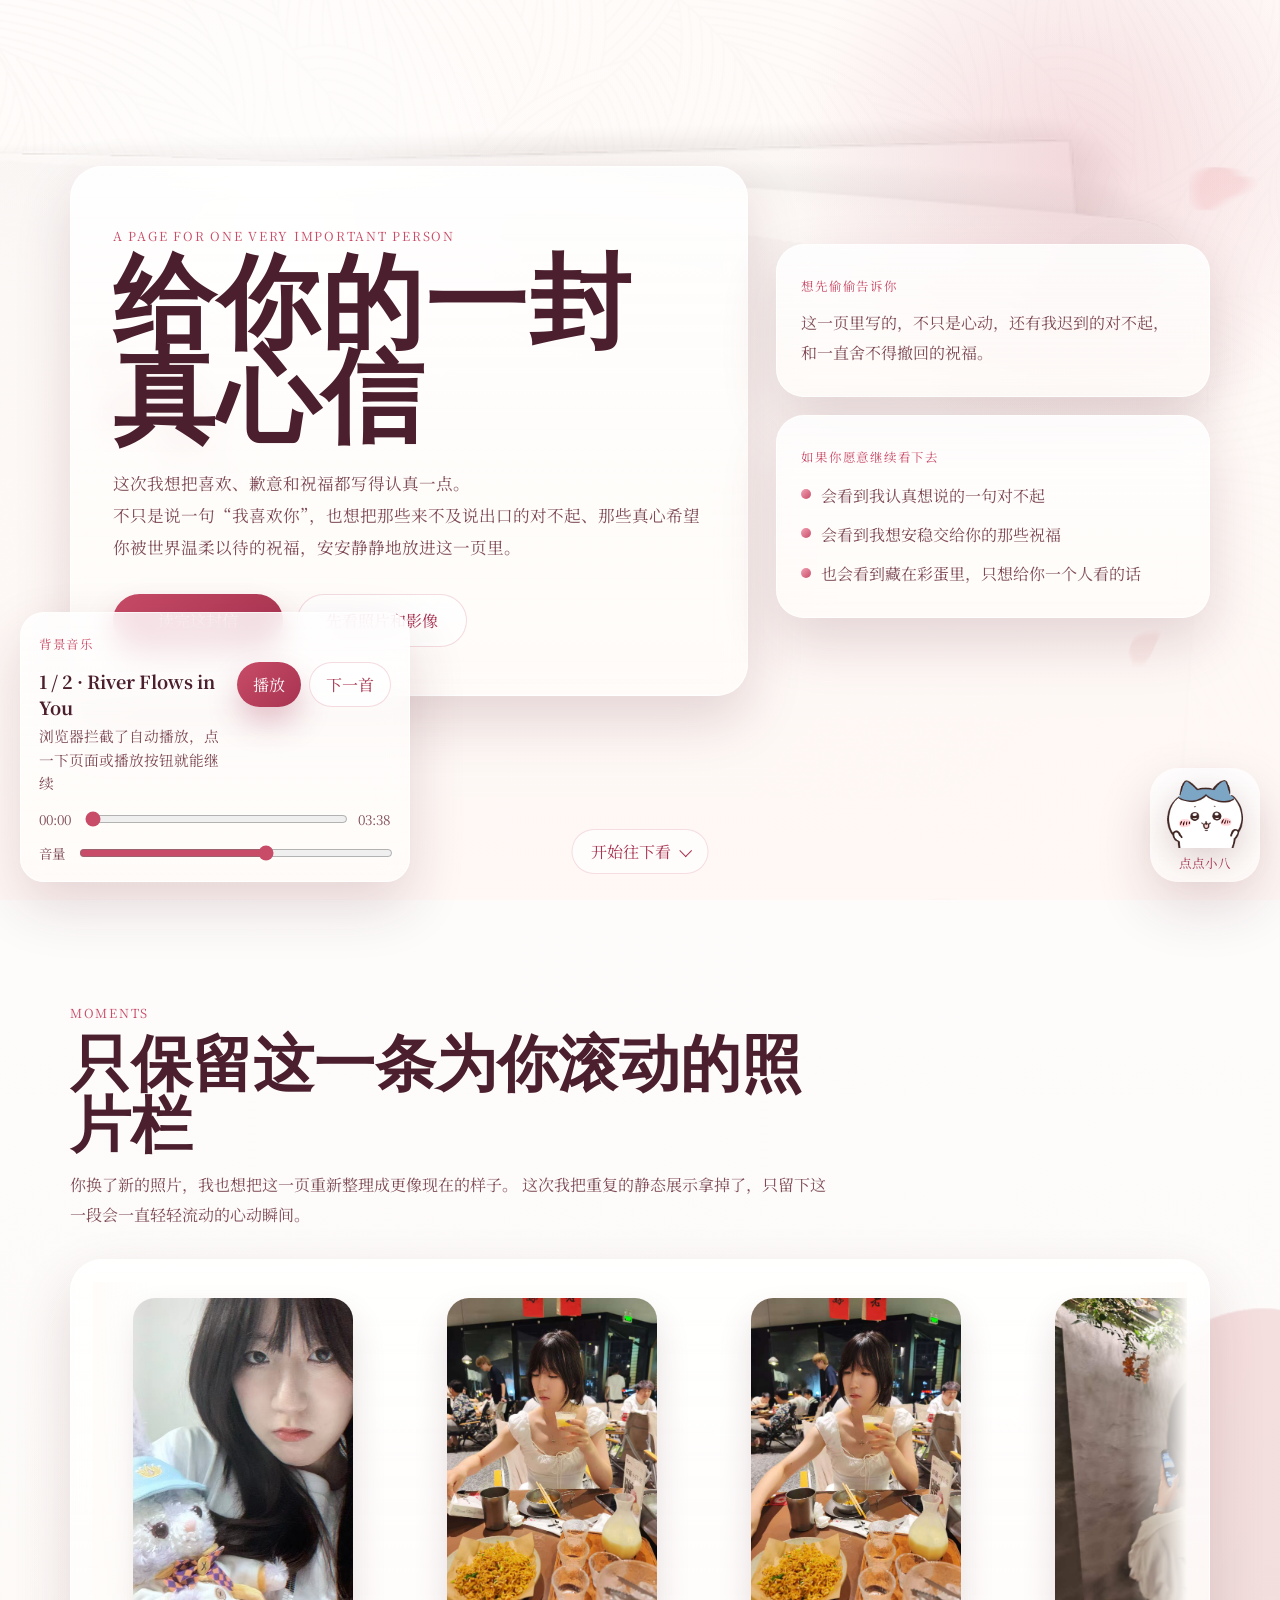
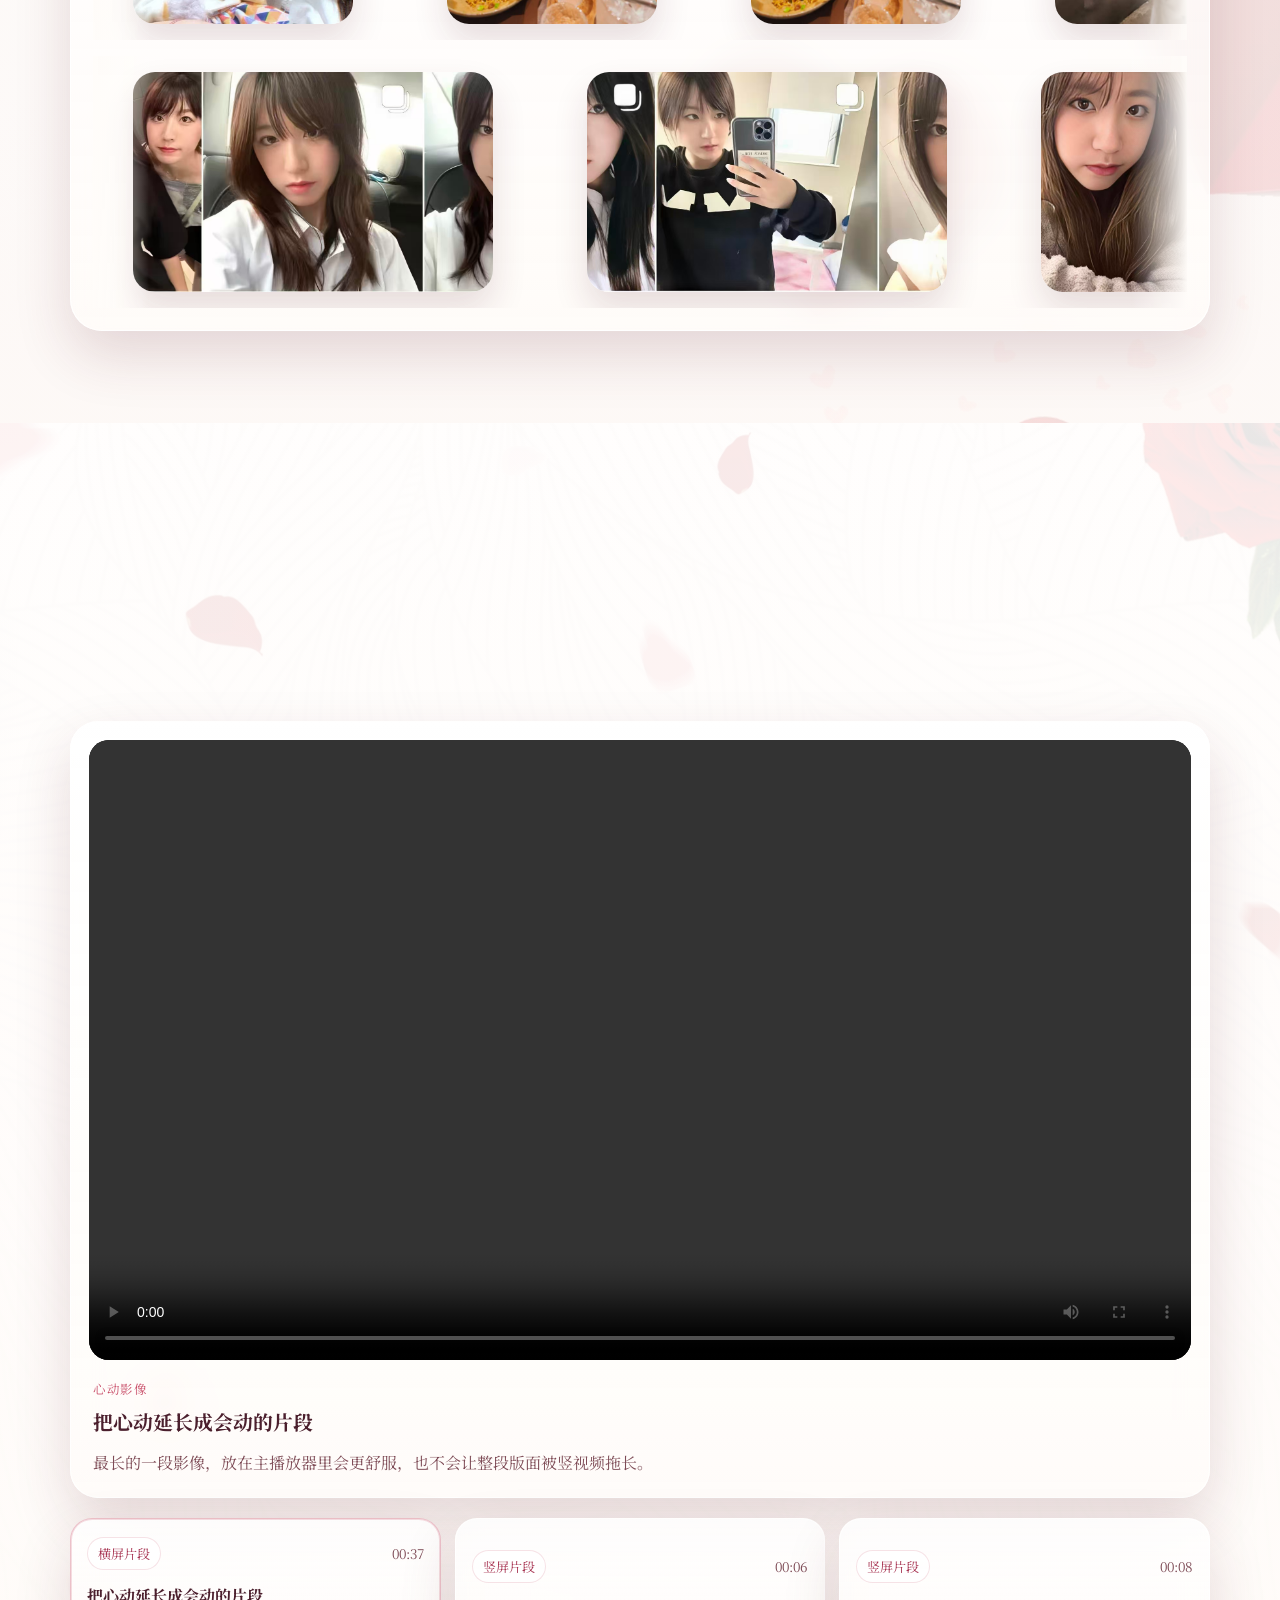
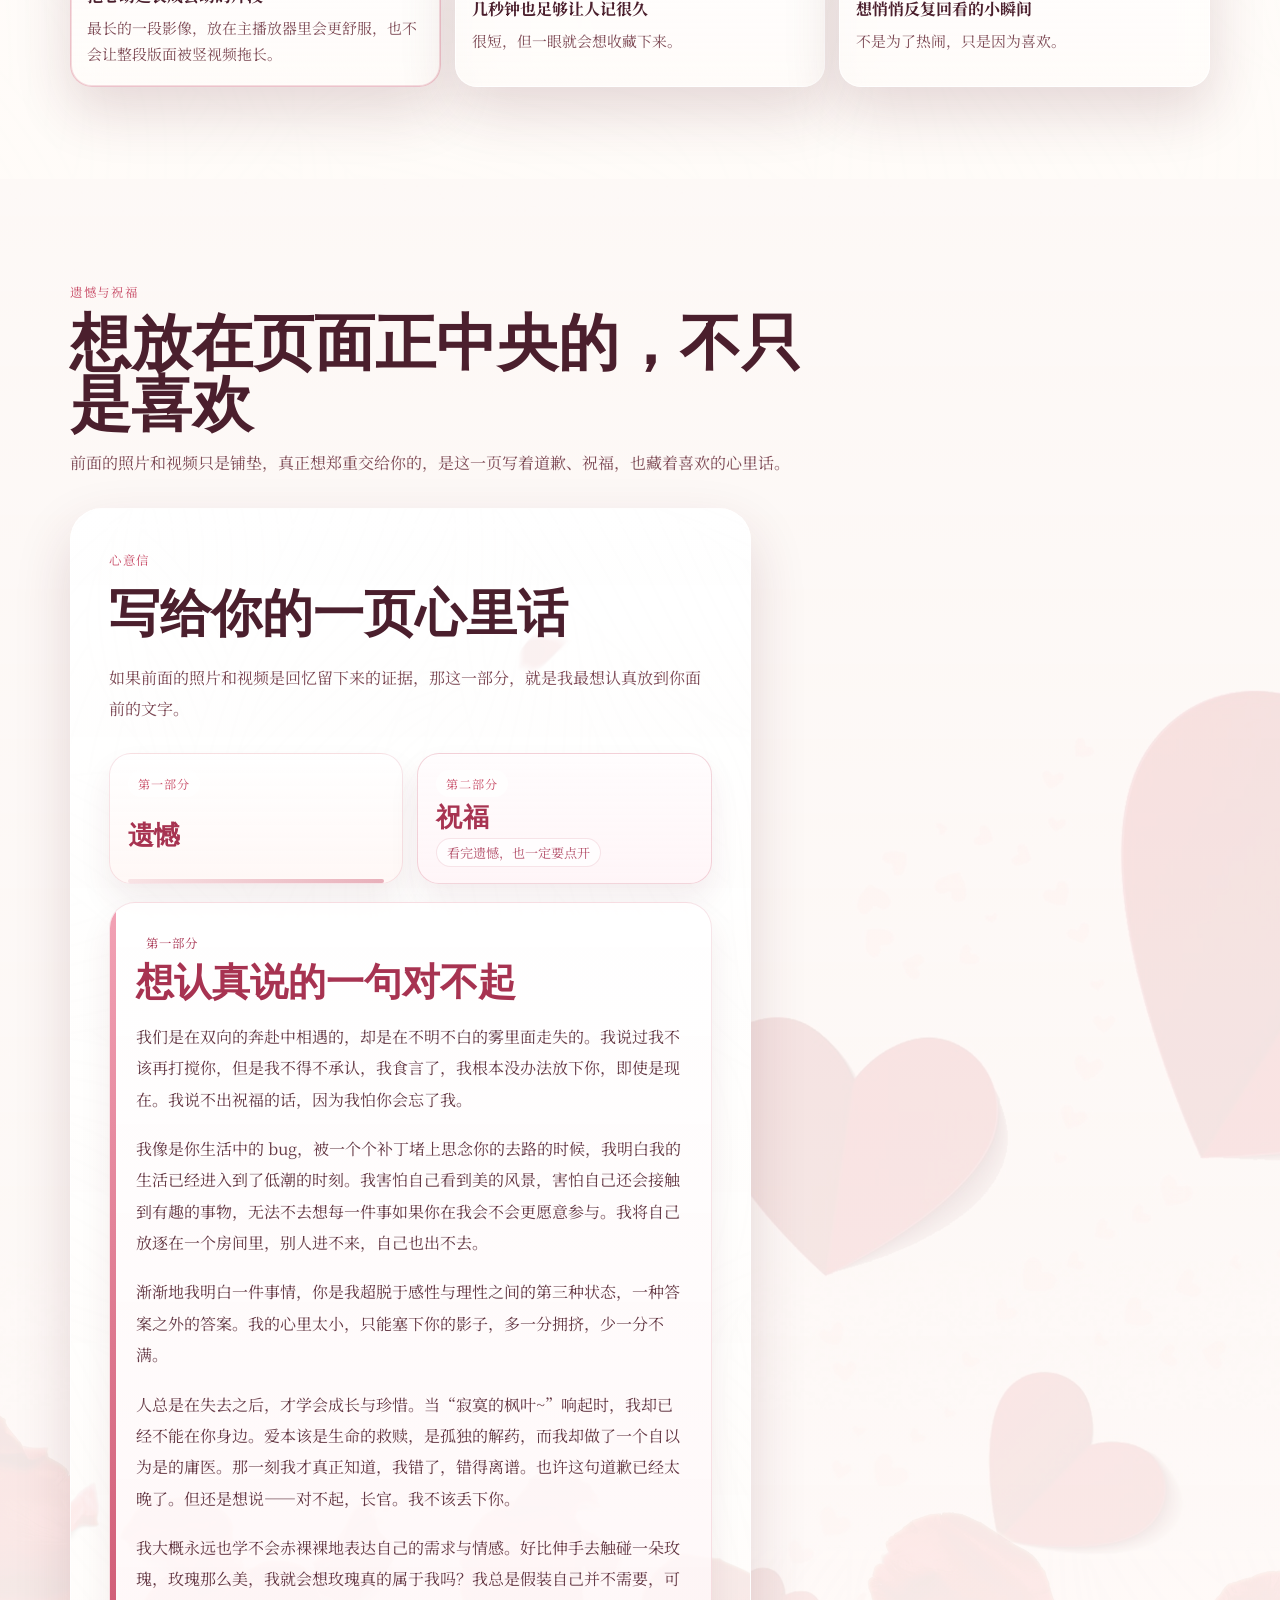
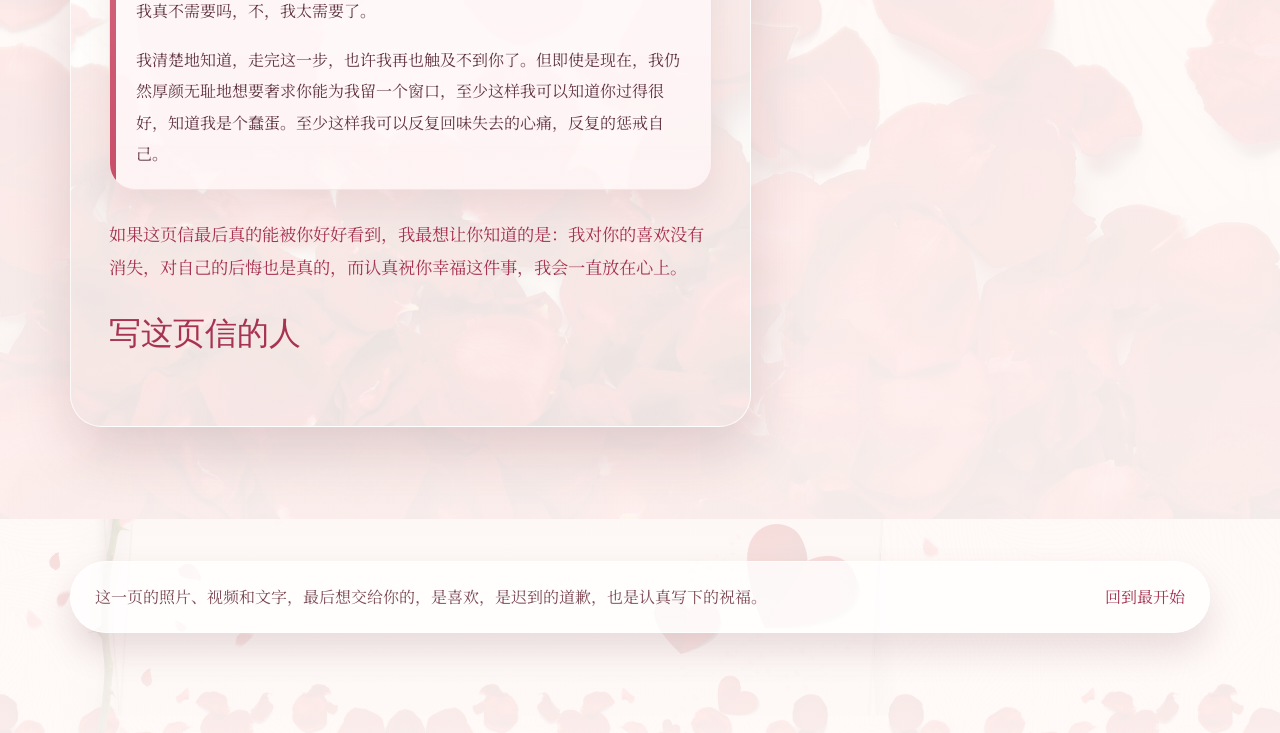
==== commit d0dfbe0f: "cc9919 2.0" ====
--- a/index.html
+++ b/index.html
@@ -430,7 +430,10 @@
                 从我看见你的那一刻起，我就已经喜欢你了。喜欢到，会对所有和你长得像的人心动，但却只喜欢你；喜欢到即使是出轨，也希望出轨的对象是你。
               </p>
               <p>
-                如果这一句会被你好好收下，那这条彩蛋线就算没有白亮一次。剩下那些更轻一点、也更私密一点的话，就让下面的小星星替我慢慢说。
+                我拖延，我执着，我舍不得，不过是想把和你在一起的时光拉长一点，再久一点。
+              </p>
+              <p>
+                Call me everytime you need. 15268119195
               </p>
             </div>
             <div class="final-secret-actions">
